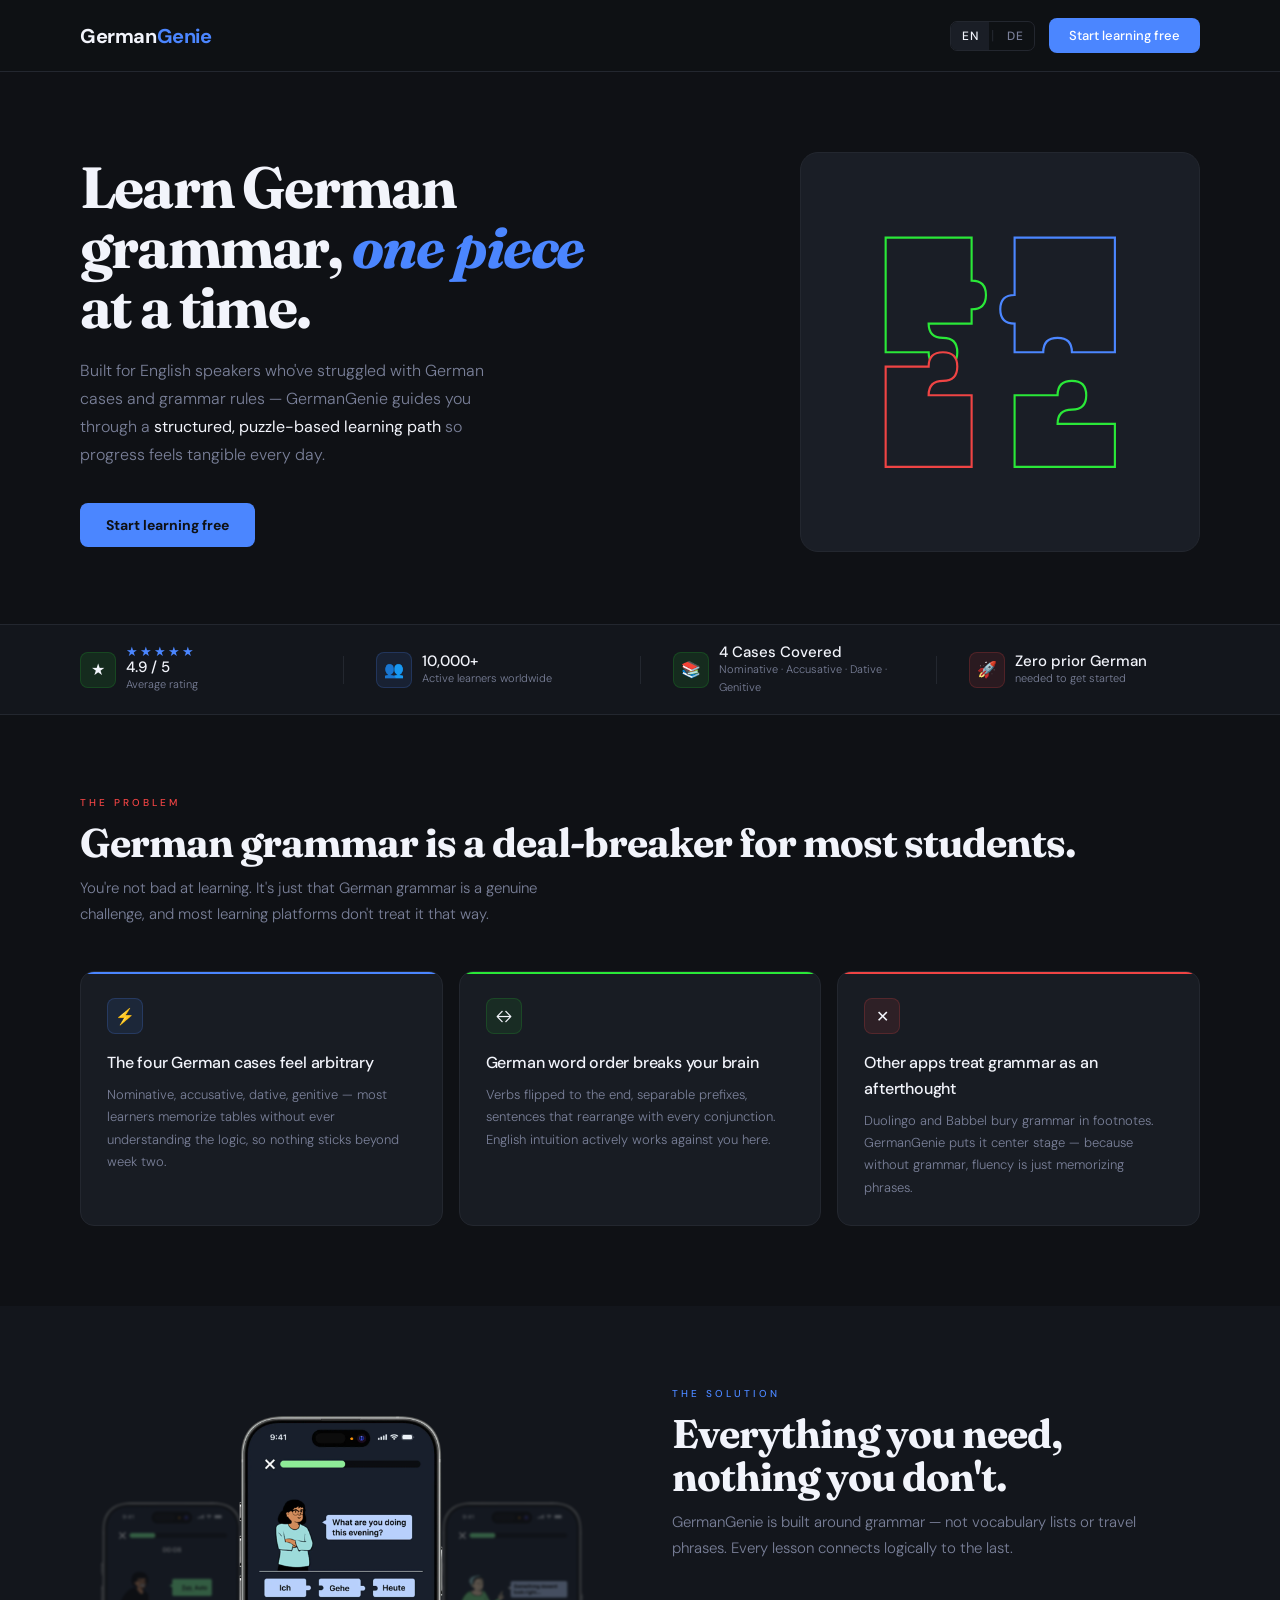
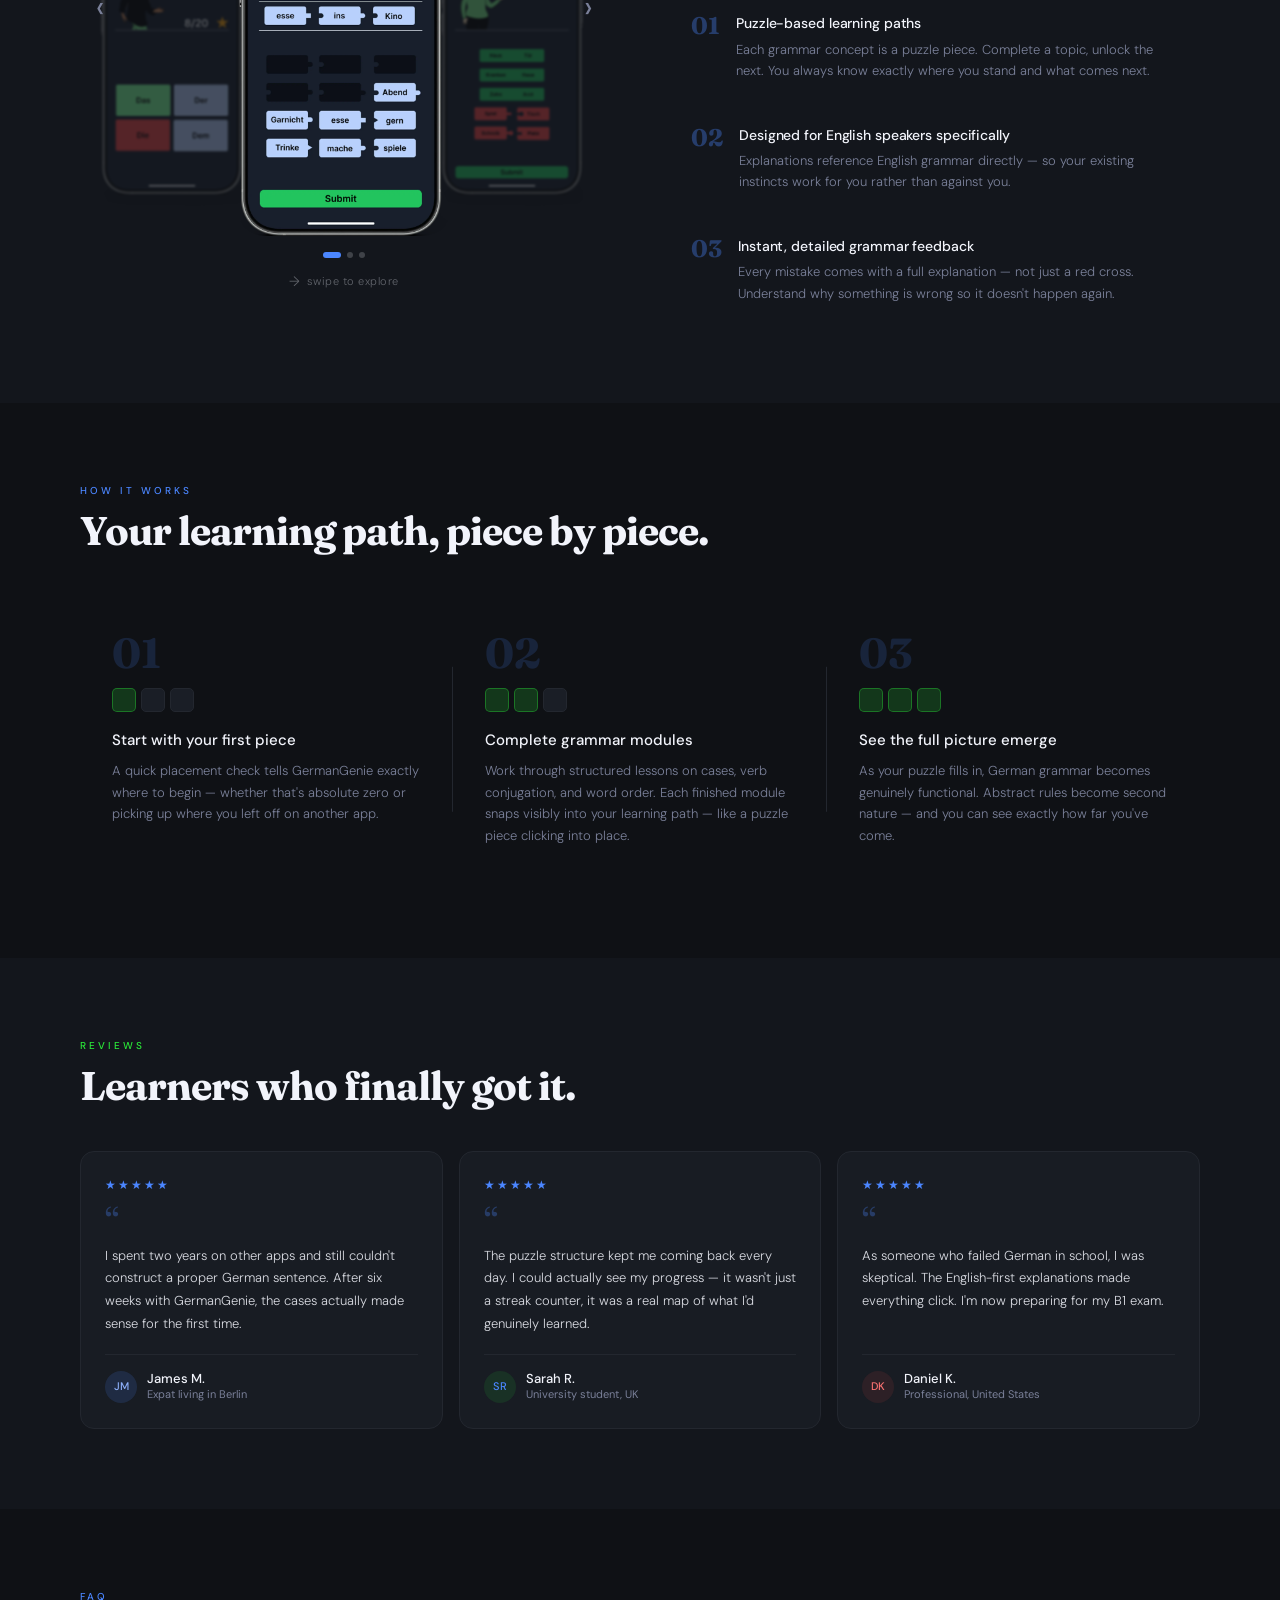
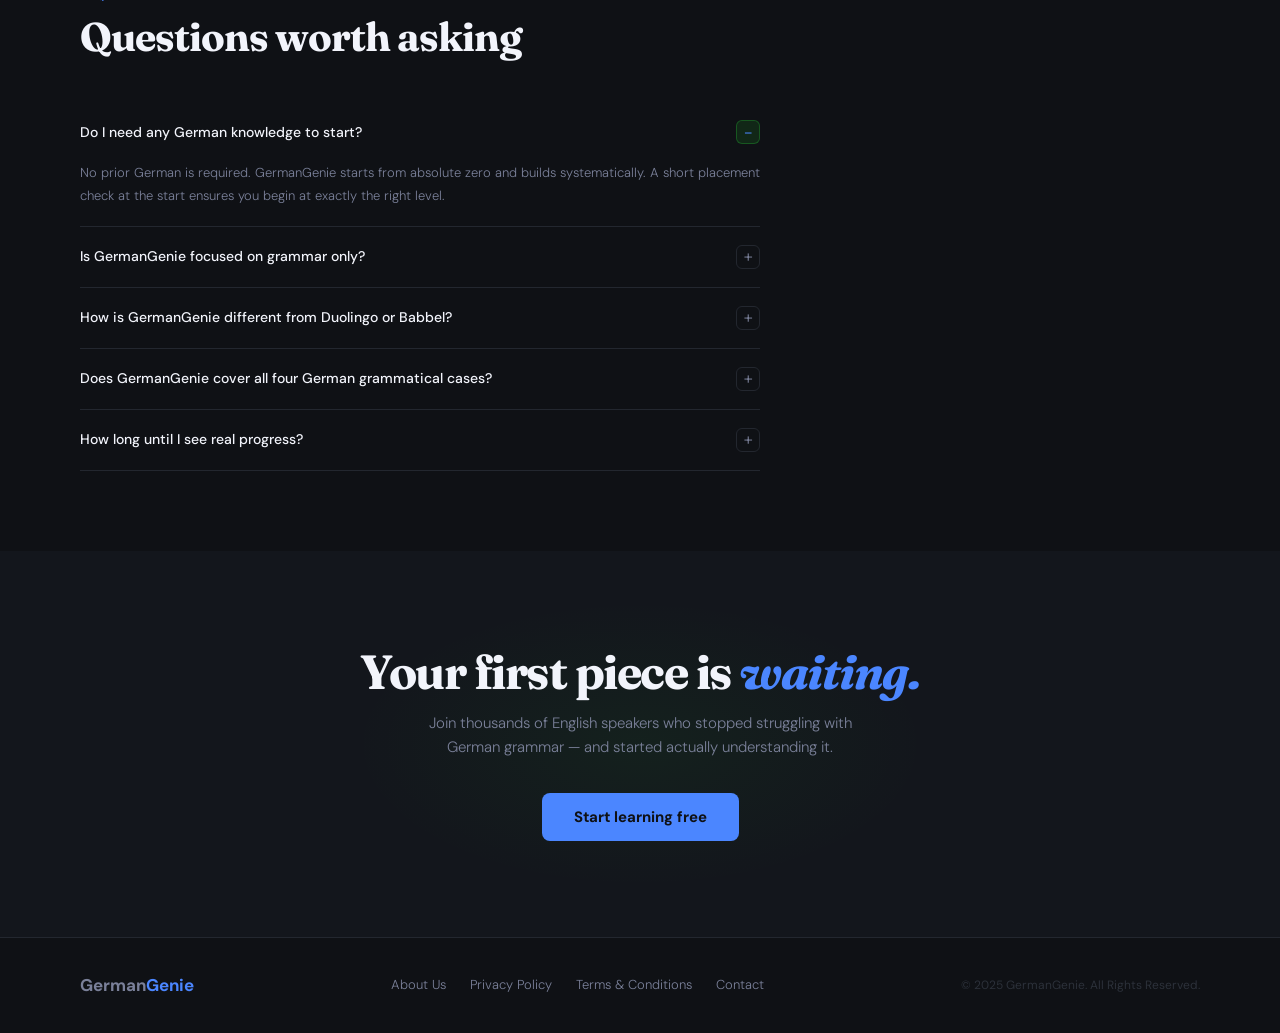
==== index.html @ 9b28f5ba "updated components.css" ====
<!DOCTYPE html>
<html lang="en">
<head>
  <meta charset="UTF-8" />
  <meta name="viewport" content="width=device-width, initial-scale=1.0" />
  <title>GermanGenie – Learn German Grammar</title>

  <link rel="preconnect" href="https://fonts.googleapis.com" />
  <link rel="preconnect" href="https://fonts.gstatic.com" crossorigin />
  <link href="https://fonts.googleapis.com/css2?family=Fraunces:ital,wght@0,700;1,700&family=DM+Sans:wght@300;400;500&display=swap" rel="stylesheet" />

  <link rel="stylesheet" href="css/reset.css" />
  <link rel="stylesheet" href="css/variables.css" />
  <link rel="stylesheet" href="css/layout.css" />
  <link rel="stylesheet" href="css/components.css" />
  <link rel="stylesheet" href="css/animations.css" />
</head>

<body>

  <header>
    <nav class="nav" aria-label="Main navigation">
      <a href="/" class="nav-logo" aria-label="GermanGenie home">German<span>Genie</span></a>
      <div class="nav-right">
        <div class="lang-toggle" role="group" aria-label="Language switcher">
          <button class="lang-btn active" aria-pressed="true"  onclick="setLang('EN', this)">EN</button>
          <span class="lang-sep" aria-hidden="true">|</span>
          <button class="lang-btn"        aria-pressed="false" onclick="setLang('DE', this)">DE</button>
        </div>
        <button class="btn-nav" onclick="ctaClick()" aria-label="Start learning German for free">
          Start learning free
        </button>
      </div>
    </nav>
  </header>

  <main>

    <section class="hero" aria-labelledby="hero-heading">
      <div class="hero-text">
        <h1 id="hero-heading">
          Learn German grammar, <em>one piece</em> at a time.
        </h1>
        <p class="hero-sub">
          Built for English speakers who've struggled with German cases and grammar rules —
          GermanGenie guides you through a <strong>structured, puzzle-based learning path</strong>
          so progress feels tangible every day.
        </p>
        <div class="cta-row">
          <button class="btn-primary" onclick="ctaClick()" aria-label="Start learning German for free">
            Start learning free
          </button>
        </div>
      </div>
      <div class="puzzle-zone" aria-hidden="true">
        <svg class="puzzle-svg" id="puzzle-svg" viewBox="0 0 200 200" xmlns="http://www.w3.org/2000/svg"
             role="img" aria-label="Four puzzle pieces assembling together">
          <g class="piece piece-1">
            <path d="M20,20 L80,20 L80,50 Q90,50 90,60 Q90,70 80,70 L80,80 L50,80 Q50,90 60,90 Q70,90 70,100 Q70,110 60,110 Q50,110 50,100 L20,100 Z"
                  fill="#1A1E26" stroke="#2AE838" stroke-width="1.5"/>
          </g>
          <g class="piece piece-2">
            <path d="M110,20 L180,20 L180,100 L150,100 Q150,90 140,90 Q130,90 130,100 L110,100 L110,80 Q100,80 100,70 Q100,60 110,60 Z"
                  fill="#1A1E26" stroke="#4B86FF" stroke-width="1.5"/>
          </g>
          <g class="piece piece-3">
            <path d="M20,110 L50,110 Q50,100 60,100 Q70,100 70,110 Q70,120 60,120 Q50,120 50,130 L80,130 L80,180 L20,180 Z"
                  fill="#1A1E26" stroke="#EF4444" stroke-width="1.5"/>
          </g>
          <g class="piece piece-4">
            <path d="M110,130 L140,130 Q140,120 150,120 Q160,120 160,130 Q160,140 150,140 Q140,140 140,150 L180,150 L180,180 L110,180 Z"
                  fill="#1A1E26" stroke="#2AE838" stroke-width="1.5"/>
          </g>
        </svg>
      </div>
    </section>

    <div class="proof-bar" role="region" aria-label="Social proof statistics">
      <div class="proof-item reveal">
        <div class="proof-icon green" aria-hidden="true">★</div>
        <div>
          <div class="proof-stars" aria-label="Five star rating">★★★★★</div>
          <div class="proof-value">4.9 / 5 </div>
          <div class="proof-label">Average rating</div>
        </div>
      </div>
      <div class="proof-divider" aria-hidden="true"></div>
      <div class="proof-item reveal reveal-delay-1">
        <div class="proof-icon blue" aria-hidden="true">👥</div>
        <div>
          <div class="proof-value">10,000+</div>
          <div class="proof-label">Active learners worldwide</div>
        </div>
      </div>
      <div class="proof-divider" aria-hidden="true"></div>
      <div class="proof-item reveal reveal-delay-2">
        <div class="proof-icon green" aria-hidden="true">📚</div>
        <div>
          <div class="proof-value">4 Cases Covered</div>
          <div class="proof-label">Nominative · Accusative · Dative · Genitive</div>
        </div>
      </div>
      <div class="proof-divider" aria-hidden="true"></div>
      <div class="proof-item reveal reveal-delay-3">
        <div class="proof-icon red" aria-hidden="true">🚀</div>
        <div>
          <div class="proof-value">Zero prior German</div>
          <div class="proof-label">needed to get started</div>
        </div>
      </div>
    </div>

    <section aria-labelledby="pain-heading">
      <div class="pain-header">
        <p class="section-tag tag-red">The Problem</p>
        <h2 class="section-h2" id="pain-heading">
          German grammar is a deal-breaker for most students.
        </h2>
        <p class="section-sub">You're not bad at learning. It's just that German grammar is a genuine challenge,
        and most learning platforms don't treat it that way.</p>
      </div>
      <div class="pain-grid">
        <article class="pain-card reveal">
          <div class="pain-icon" aria-hidden="true">⚡</div>
          <h3>The four German cases feel arbitrary</h3>
          <p>Nominative, accusative, dative, genitive — most learners memorize tables
          without ever understanding the logic, so nothing sticks beyond week two.</p>
        </article>
        <article class="pain-card reveal reveal-delay-1">
          <div class="pain-icon" aria-hidden="true">↔</div>
          <h3>German word order breaks your brain</h3>
          <p>Verbs flipped to the end, separable prefixes, sentences that rearrange
          with every conjunction. English intuition actively works against you here.</p>
        </article>
        <article class="pain-card reveal reveal-delay-2">
          <div class="pain-icon" aria-hidden="true">✕</div>
          <h3>Other apps treat grammar as an afterthought</h3>
          <p>Duolingo and Babbel bury grammar in footnotes. GermanGenie puts it center
          stage — because without grammar, fluency is just memorizing phrases.</p>
        </article>
      </div>
    </section>

    <section class="section-alt" aria-labelledby="features-heading">
      <div class="features-layout">

        <div class="app-carousel-wrapper">
          <div class="carousel-peek carousel-peek-prev" id="peekPrev">
            <img src="images/app-screen-puzzle.webp" alt="" aria-hidden="true" />
          </div>
          <div class="carousel-peek carousel-peek-next" id="peekNext">
            <img src="images/app-screen-feedback.webp" alt="" aria-hidden="true" />
          </div>
          <button class="carousel-btn prev" onclick="carouselMove(-1)" aria-label="Previous screen">&#8249;</button>
          <div style="display:flex;flex-direction:column;align-items:center;">
            <div class="app-carousel" id="appCarousel">
              <div class="carousel-track" id="carouselTrack">
                <div class="carousel-slide">
                  <img src="images/app-screen-exercise.webp"
                       alt="GermanGenie grammar exercise screen showing a sentence construction challenge" />
                </div>
                <div class="carousel-slide">
                  <img src="images/app-screen-feedback.webp"
                       alt="GermanGenie feedback screen showing a detailed grammar correction" />
                </div>
                <div class="carousel-slide">
                  <img src="images/app-screen-puzzle.webp"
                       alt="GermanGenie puzzle path screen showing the structured learning map" />
                </div>
              </div>
            </div>
            <div class="carousel-footer">
              <div class="carousel-dots" role="tablist" aria-label="App screen navigation">
                <button class="carousel-dot active" onclick="carouselGo(0)" aria-label="Screen 1" role="tab"></button>
                <button class="carousel-dot"        onclick="carouselGo(1)" aria-label="Screen 2" role="tab"></button>
                <button class="carousel-dot"        onclick="carouselGo(2)" aria-label="Screen 3" role="tab"></button>
              </div>
              <div class="swipe-hint" id="swipeHint">
                <span class="swipe-arrow">&#8594;</span>
                <span>swipe to explore</span>
              </div>
            </div>
          </div>
          <button class="carousel-btn next" onclick="carouselMove(1)" aria-label="Next screen">&#8250;</button>
        </div>

        <div>
          <p class="section-tag tag-blue">The Solution</p>
          <h2 class="section-h2" id="features-heading">Everything you need, nothing you don't.</h2>
          <p class="section-sub">GermanGenie is built around grammar — not vocabulary lists or travel phrases.
          Every lesson connects logically to the last.</p>
          <div class="features-list">
            <div class="feature-item reveal">
              <div class="feature-num" aria-hidden="true">01</div>
              <div>
                <h4>Puzzle-based learning paths</h4>
                <p>Each grammar concept is a puzzle piece. Complete a topic, unlock the next.
                You always know exactly where you stand and what comes next.</p>
              </div>
            </div>
            <div class="feature-item reveal reveal-delay-1">
              <div class="feature-num" aria-hidden="true">02</div>
              <div>
                <h4>Designed for English speakers specifically</h4>
                <p>Explanations reference English grammar directly — so your existing
                instincts work for you rather than against you.</p>
              </div>
            </div>
            <div class="feature-item reveal reveal-delay-2">
              <div class="feature-num" aria-hidden="true">03</div>
              <div>
                <h4>Instant, detailed grammar feedback</h4>
                <p>Every mistake comes with a full explanation — not just a red cross.
                Understand why something is wrong so it doesn't happen again.</p>
              </div>
            </div>
          </div>
        </div>

      </div>
    </section>

    <section aria-labelledby="how-heading">
      <p class="section-tag tag-blue">How It Works</p>
      <h2 class="section-h2" id="how-heading">Your learning path, piece by piece.</h2>
      <div class="steps">
        <div class="step reveal">
          <div class="step-num" aria-hidden="true">01</div>
          <div class="step-pieces" aria-label="1 of 3 pieces completed">
            <div class="sp on"></div><div class="sp"></div><div class="sp"></div>
          </div>
          <h3>Start with your first piece</h3>
          <p>A quick placement check tells GermanGenie exactly where to begin — whether
          that's absolute zero or picking up where you left off on another app.</p>
        </div>
        <div class="step reveal reveal-delay-1">
          <div class="step-num" aria-hidden="true">02</div>
          <div class="step-pieces" aria-label="2 of 3 pieces completed">
            <div class="sp on"></div><div class="sp on"></div><div class="sp"></div>
          </div>
          <h3>Complete grammar modules</h3>
          <p>Work through structured lessons on cases, verb conjugation, and word order.
          Each finished module snaps visibly into your learning path — like a puzzle
          piece clicking into place.</p>
        </div>
        <div class="step reveal reveal-delay-2">
          <div class="step-num" aria-hidden="true">03</div>
          <div class="step-pieces" aria-label="3 of 3 pieces completed">
            <div class="sp on"></div><div class="sp on"></div><div class="sp on"></div>
          </div>
          <h3>See the full picture emerge</h3>
          <p>As your puzzle fills in, German grammar becomes genuinely functional.
          Abstract rules become second nature — and you can see exactly how far you've come.</p>
        </div>
      </div>
    </section>

    <section class="section-alt" aria-labelledby="reviews-heading">
      <p class="section-tag tag-green">Reviews</p>
      <h2 class="section-h2" id="reviews-heading">Learners who finally got it.</h2>
      <div class="testi-grid">
        <article class="testi-card reveal">
          <div class="testi-stars" aria-label="Five star review">★★★★★</div>
          <div class="testi-openquote" aria-hidden="true">&ldquo;</div>
          <p class="testi-quote">I spent two years on other apps and still couldn't construct
          a proper German sentence. After six weeks with GermanGenie, the cases actually
          made sense for the first time.</p>
          <div class="testi-author">
            <div class="testi-avatar av-blue" aria-hidden="true">JM</div>
            <div>
              <div class="testi-name">James M.</div>
              <div class="testi-role">Expat living in Berlin</div>
            </div>
          </div>
        </article>
        <article class="testi-card reveal reveal-delay-1">
          <div class="testi-stars" aria-label="Five star review">★★★★★</div>
          <div class="testi-openquote" aria-hidden="true">&ldquo;</div>
          <p class="testi-quote">The puzzle structure kept me coming back every day. I could
          actually see my progress — it wasn't just a streak counter, it was a real map
          of what I'd genuinely learned.</p>
          <div class="testi-author">
            <div class="testi-avatar av-green" aria-hidden="true">SR</div>
            <div>
              <div class="testi-name">Sarah R.</div>
              <div class="testi-role">University student, UK</div>
            </div>
          </div>
        </article>
        <article class="testi-card reveal reveal-delay-2">
          <div class="testi-stars" aria-label="Five star review">★★★★★</div>
          <div class="testi-openquote" aria-hidden="true">&ldquo;</div>
          <p class="testi-quote">As someone who failed German in school, I was skeptical.
          The English-first explanations made everything click. I'm now preparing
          for my B1 exam.</p>
          <div class="testi-author">
            <div class="testi-avatar av-red" aria-hidden="true">DK</div>
            <div>
              <div class="testi-name">Daniel K.</div>
              <div class="testi-role">Professional, United States</div>
            </div>
          </div>
        </article>
      </div>
    </section>

    <section aria-labelledby="faq-heading">
      <p class="section-tag tag-blue">FAQ</p>
      <h2 class="section-h2" id="faq-heading">Questions worth asking</h2>
      <div class="faq-list">
        <div class="faq-item">
          <details open>
            <summary>
              Do I need any German knowledge to start?
              <div class="faq-toggle" aria-hidden="true">
                <span class="faq-plus">+</span>
                <span class="faq-minus">−</span>
              </div>
            </summary>
            <p class="faq-answer">No prior German is required. GermanGenie starts from absolute
            zero and builds systematically. A short placement check at the start ensures you
            begin at exactly the right level.</p>
          </details>
        </div>
        <div class="faq-item">
          <details>
            <summary>
              Is GermanGenie focused on grammar only?
              <div class="faq-toggle" aria-hidden="true">
                <span class="faq-plus">+</span>
                <span class="faq-minus">−</span>
              </div>
            </summary>
            <p class="faq-answer">Grammar is the foundation, but GermanGenie also covers
            vocabulary, reading comprehension, and sentence construction — all taught through
            the lens of grammar so everything connects logically.</p>
          </details>
        </div>
        <div class="faq-item">
          <details>
            <summary>
              How is GermanGenie different from Duolingo or Babbel?
              <div class="faq-toggle" aria-hidden="true">
                <span class="faq-plus">+</span>
                <span class="faq-minus">−</span>
              </div>
            </summary>
            <p class="faq-answer">Most apps prioritize vocabulary and conversational phrases.
            GermanGenie puts grammar center stage, with English-specific explanations that help
            you understand the structure of the language — not just memorize it.</p>
          </details>
        </div>
        <div class="faq-item">
          <details>
            <summary>
              Does GermanGenie cover all four German grammatical cases?
              <div class="faq-toggle" aria-hidden="true">
                <span class="faq-plus">+</span>
                <span class="faq-minus">−</span>
              </div>
            </summary>
            <p class="faq-answer">Yes. GermanGenie covers all four German grammatical cases —
            nominative, accusative, dative, and genitive — with dedicated modules for each,
            plus lessons on how they interact in full sentences.</p>
          </details>
        </div>
        <div class="faq-item">
          <details>
            <summary>
              How long until I see real progress?
              <div class="faq-toggle" aria-hidden="true">
                <span class="faq-plus">+</span>
                <span class="faq-minus">−</span>
              </div>
            </summary>
            <p class="faq-answer">Most learners report noticeably improved grammar confidence
            within 3–4 weeks of consistent use (15–20 minutes per day). The puzzle-based
            structure makes progress visible from day one.</p>
          </details>
        </div>
      </div>
    </section>

    <section class="cta-section" id="cta-section" aria-labelledby="cta-heading">
      <div class="cta-glow" aria-hidden="true"></div>
      <h2 class="reveal" id="cta-heading">Your first piece is <em>waiting.</em></h2>
      <p class="reveal reveal-delay-1">
        Join thousands of English speakers who stopped struggling with German grammar
        — and started actually understanding it.
      </p>
      <button class="btn-primary reveal reveal-delay-2" onclick="ctaClick()"
              aria-label="Start learning German for free">
        Start learning free
      </button>
    </section>

  </main>

  <footer>
    <a href="/" class="footer-logo" aria-label="GermanGenie home">German<span>Genie</span></a>
    <nav class="footer-links" aria-label="Footer navigation">
      <a href="/about">About Us</a>
      <a href="/privacy">Privacy Policy</a>
      <a href="/terms">Terms &amp; Conditions</a>
      <a href="/contact">Contact</a>
    </nav>
    <p class="footer-copy">© 2025 GermanGenie. All Rights Reserved.</p>
  </footer>

  <script src="main.js"></script>

</body>
</html>
---- css/variables.css ----
:root {
  
  --bg:       #0F1115;
  --bg2:      #13161C;
  --bg3:      #1A1E26;
  --bg4:      #1E222B;
  --accent:   #4B86FF;
  --accent-d: #3a70e0;
  --blue:     #4B86FF;
  --blue-l:   #8DB0FB;
  --red:      #EF4444;
  --text:     #F2F4FB;
  --muted:    #7A8099;
  --border:   #23272F;
  --card:     #181C23;


  --font-display: 'Fraunces', serif;
  --font-body:    'DM Sans', sans-serif;

  --space-xs:  8px;
  --space-sm:  16px;
  --space-md:  32px;
  --space-lg:  48px;
  --space-xl:  80px;

 
  --radius:    14px;
  --radius-sm: 8px;
  --radius-lg: 18px;
}
---- css/layout.css ----
body {
  background: var(--bg);
  color: var(--text);
  font-family: var(--font-body);
  font-size: 15px;
  line-height: 1.6;
}


.nav {
  display: flex;
  align-items: center;
  justify-content: space-between;
  padding: 18px var(--space-xl);
  border-bottom: 1px solid var(--border);
  position: sticky;
  top: 0;
  background: rgba(15, 17, 21, 0.94);
  backdrop-filter: blur(12px);
  -webkit-backdrop-filter: blur(12px);
  z-index: 100;
}

.nav-right {
  display: flex;
  align-items: center;
  gap: 14px;
}


section {
  padding: var(--space-xl);
}

.section-alt {
  background: var(--bg2);
}


.hero {
  display: grid;
  grid-template-columns: 1fr 1fr;
  gap: 48px;
  align-items: center;
  padding: var(--space-xl);
  padding-bottom: 72px;
  min-height: 520px;
}


.proof-bar {
  border-top: 1px solid var(--border);
  border-bottom: 1px solid var(--border);
  background: var(--bg2);
  padding: 18px var(--space-xl);
  display: flex;
  align-items: center;
}

.proof-item {
  display: flex;
  align-items: center;
  gap: 10px;
  flex: 1;
  padding: 0 var(--space-md);
}

.proof-item:first-child { padding-left: 0; }
.proof-item:last-child  { padding-right: 0; }

.proof-divider {
  width: 1px;
  height: 28px;
  background: var(--border);
  flex-shrink: 0;
}


.pain-header {
  margin-bottom: 44px;
}

.pain-grid {
  display: grid;
  grid-template-columns: repeat(3, 1fr);
  gap: 16px;
}


.features-layout {
  display: grid;
  grid-template-columns: 1fr 1fr;
  gap: 64px;
  align-items: center;
}

.features-list {
  display: flex;
  flex-direction: column;
  gap: 4px;
  margin-top: var(--space-md);
}


.steps {
  display: grid;
  grid-template-columns: repeat(3, 1fr);
  margin-top: var(--space-lg);
}

.step {
  padding: var(--space-md);
  position: relative;
}

.step:not(:last-child)::after {
  content: '';
  position: absolute;
  right: 0;
  top: 50%;
  transform: translateY(-50%);
  width: 1px;
  height: 52%;
  background: var(--border);
}

.testi-grid {
  display: grid;
  grid-template-columns: repeat(3, 1fr);
  gap: 16px;
  margin-top: 44px;
}


.faq-list {
  max-width: 680px;
  margin-top: 44px;
}


.cta-section {
  text-align: center;
  padding: 96px var(--space-xl);
  background: var(--bg2);
  position: relative;
  overflow: hidden;
}

footer {
  padding: 34px var(--space-xl);
  border-top: 1px solid var(--border);
  display: flex;
  align-items: center;
  justify-content: space-between;
  flex-wrap: wrap;
  gap: var(--space-sm);
}

.footer-links {
  display: flex;
  gap: 24px;
  flex-wrap: wrap;
}


@media (max-width: 1024px) {

  .nav {
    padding: 16px 40px;
  }

  section {
    padding: 60px 40px;
  }

  .hero {
    padding: 60px 40px;
    gap: 32px;
    min-height: auto;
  }

  .hero h1 {
    font-size: 44px;
  }

  .proof-bar {
    padding: 16px 40px;
    flex-wrap: wrap;
    gap: 16px;
  }

  .proof-item {
    padding: 0 16px;
  }

  .pain-grid {
    grid-template-columns: repeat(3, 1fr);
    gap: 12px;
  }

  .features-layout {
    gap: 40px;
  }

  .steps {
    gap: 0;
  }

  .testi-grid {
    grid-template-columns: repeat(3, 1fr);
    gap: 12px;
  }

  .cta-section {
    padding: 72px 40px;
  }

  footer {
    padding: 28px 40px;
  }
}


@media (max-width: 767px) {

  .nav {
    padding: 14px 20px;
    flex-wrap: wrap;
    gap: 12px;
  }

  .nav-right {
    gap: 10px;
  }

  .btn-nav {
    font-size: 12px;
    padding: 8px 14px;
  }

  section {
    padding: 48px 20px;
  }


  .hero {
    grid-template-columns: 1fr;
    padding: 48px 20px;
    gap: 36px;
    min-height: auto;
  }

  .hero h1 {
    font-size: 36px;
    letter-spacing: -1px;
  }

  .hero-sub {
    font-size: 15px;
  }

  .puzzle-zone {
    max-width: 280px;
    margin: 0 auto;
  }

  .btn-primary {
    width: 100%;
    text-align: center;
  }


  .proof-bar {
    padding: 20px;
    display: grid;
    grid-template-columns: 1fr 1fr;
    gap: 20px;
  }

  .proof-divider {
    display: none;
  }

  .proof-item {
    padding: 0;
    flex: unset;
  }


  .pain-grid {
    grid-template-columns: 1fr;
    gap: 12px;
  }


  .features-layout {
    grid-template-columns: 1fr;
    gap: 32px;
  }

  .features-img {
    aspect-ratio: 16/9;
  }

  .steps {
    grid-template-columns: 1fr;
    margin-top: 32px;
  }

  .step {
    padding: 24px 0;
    border-bottom: 1px solid var(--border);
  }

  .step:last-child {
    border-bottom: none;
  }

  .step:not(:last-child)::after {
    display: none;
  }


  .testi-grid {
    grid-template-columns: 1fr;
    gap: 12px;
  }

 
  .faq-list {
    max-width: 100%;
  }


  .cta-section {
    padding: 60px 20px;
  }

  .cta-section h2 {
    font-size: 34px;
  }

  footer {
    padding: 28px 20px;
    flex-direction: column;
    align-items: flex-start;
    gap: 16px;
  }

  .footer-links {
    gap: 16px;
  }
}
---- css/components.css ----
.section-tag {
  font-size: 10px;
  letter-spacing: 3px;
  text-transform: uppercase;
  font-weight: 500;
  margin-bottom: 10px;
}

.tag-red   { color: var(--red); }
.tag-blue  { color: var(--blue); }
.tag-green { color: var(--accent); }

.section-h2 {
  font-family: var(--font-display);
  font-size: 40px;
  font-weight: 700;
  letter-spacing: -1px;
  line-height: 1.08;
  margin-bottom: 12px;
  color: var(--text);
}

.section-sub {
  color: var(--muted);
  font-size: 15px;
  font-weight: 300;
  max-width: 520px;
  line-height: 1.7;
}

.btn-primary {
  background: var(--accent);
  color: #0F1115;
  border: none;
  padding: 13px 26px;
  border-radius: var(--radius-sm);
  font-family: var(--font-body);
  font-size: 14px;
  font-weight: 700;
  transition: background 0.2s, transform 0.2s;
  white-space: nowrap;
}

.btn-primary:hover {
  background: var(--accent-d);
  transform: translateY(-1px);
}

.btn-nav {
  background: var(--blue);
  color: #fff;
  border: none;
  padding: 9px 20px;
  border-radius: var(--radius-sm);
  font-family: var(--font-body);
  font-size: 13px;
  font-weight: 500;
  transition: background 0.2s, transform 0.2s;
  white-space: nowrap;
}

.btn-nav:hover {
  background: #3a70e0;
  transform: translateY(-1px);
}

.lang-toggle {
  display: flex;
  align-items: center;
  gap: 2px;
  border: 1px solid var(--border);
  border-radius: 7px;
  overflow: hidden;
}

.lang-btn {
  padding: 6px 11px;
  color: var(--muted);
  background: transparent;
  border: none;
  font-family: var(--font-body);
  font-size: 12px;
  font-weight: 500;
  letter-spacing: 0.5px;
  transition: background 0.15s, color 0.15s;
}

.lang-btn.active {
  background: var(--bg3);
  color: var(--text);
}

.lang-sep {
  color: var(--border);
  font-size: 14px;
}

.nav-logo {
  font-family: var(--font-body);
  font-size: 20px;
  font-weight: 700;
  color: var(--text);
  letter-spacing: -0.4px;
  text-decoration: none;
}

.nav-logo span { color: var(--accent); }

.hero h1 {
  font-family: var(--font-display);
  font-size: 58px;
  font-weight: 700;
  line-height: 1.04;
  letter-spacing: -1.8px;
  margin-bottom: 20px;
  color: var(--text);
}

.hero h1 em {
  font-style: italic;
  color: var(--blue);
}

.hero-sub {
  color: var(--muted);
  font-size: 16px;
  line-height: 1.75;
  max-width: 430px;
  margin-bottom: 34px;
  font-weight: 300;
}

.hero-sub strong {
  color: var(--text);
  font-weight: 400;
}

.cta-row {
  display: flex;
  align-items: center;
  gap: 16px;
}

.puzzle-zone {
  background: var(--bg3);
  border-radius: var(--radius-lg);
  aspect-ratio: 1;
  max-width: 400px;
  width: 100%;
  border: 1px solid var(--border);
  display: flex;
  align-items: center;
  justify-content: center;
  position: relative;
  overflow: hidden;
  margin-left: auto;
}

.puzzle-svg {
  width: 72%;
  height: 72%;
}

.proof-icon {
  width: 36px;
  height: 36px;
  border-radius: var(--radius-sm);
  display: flex;
  align-items: center;
  justify-content: center;
  font-size: 16px;
  flex-shrink: 0;
}

.proof-icon.green { background: rgba(42,232,56,0.1);  border: 1px solid rgba(42,232,56,0.15); }
.proof-icon.blue  { background: rgba(75,134,255,0.1); border: 1px solid rgba(75,134,255,0.2); }
.proof-icon.red   { background: rgba(239,68,68,0.1);  border: 1px solid rgba(239,68,68,0.2);  }

.proof-stars {
  color: var(--accent);
  font-size: 13px;
  letter-spacing: 2px;
  line-height: 1;
}

.proof-value {
  font-size: 15px;
  font-weight: 500;
  color: var(--text);
  line-height: 1.2;
}

.proof-label {
  font-size: 11px;
  color: var(--muted);
  font-weight: 300;
}

.pain-card {
  background: var(--card);
  border: 1px solid var(--border);
  border-radius: var(--radius);
  padding: 26px;
  position: relative;
  overflow: hidden;
  transition: border-color 0.25s, transform 0.2s;
}

.pain-card::before {
  content: '';
  position: absolute;
  top: 0; left: 0; right: 0;
  height: 2px;
}

.pain-card:nth-child(1)::before { background: var(--blue); }
.pain-card:nth-child(2)::before { background: #2AE838; }
.pain-card:nth-child(3)::before { background: var(--red); }

.pain-card:hover {
  border-color: #303540;
  transform: translateY(-2px);
}

.pain-icon {
  width: 36px;
  height: 36px;
  border-radius: var(--radius-sm);
  display: flex;
  align-items: center;
  justify-content: center;
  font-size: 16px;
  margin-bottom: 16px;
}

.pain-card:nth-child(1) .pain-icon { background: rgba(75,134,255,0.1); border: 1px solid rgba(75,134,255,0.2); }
.pain-card:nth-child(2) .pain-icon { background: rgba(42,232,56,0.08); border: 1px solid rgba(42,232,56,0.15); }
.pain-card:nth-child(3) .pain-icon { background: rgba(239,68,68,0.1);  border: 1px solid rgba(239,68,68,0.2);  }

.pain-card h3 {
  font-size: 16px;
  font-weight: 500;
  margin-bottom: 8px;
  letter-spacing: -0.2px;
}

.pain-card p {
  color: var(--muted);
  font-size: 13px;
  line-height: 1.72;
  font-weight: 300;
}

.app-carousel-wrapper {
  position: relative;
  display: flex;
  align-items: center;
  justify-content: center;
  width: 100%;
}

.app-carousel {
  position: relative;
  width: 220px;
  flex-shrink: 0;
  border-radius: 32px;
  overflow: hidden;
  z-index: 2;
}

.carousel-track {
  display: flex;
  transition: transform 0.4s cubic-bezier(0.25, 0.46, 0.45, 0.94);
}

.carousel-slide {
  min-width: 100%;
  flex-shrink: 0;
}

.carousel-slide img {
  width: 100%;
  height: auto;
  display: block;
  max-height: 420px;
  object-fit: cover;
  object-position: top;
}

.carousel-side {
  display: none;
}

.carousel-btn {
  position: absolute;
  top: 40%;
  transform: translateY(-50%);
  background: transparent;
  border: none;
  color: var(--muted);
  width: 40px;
  height: 40px;
  display: flex;
  align-items: center;
  justify-content: center;
  cursor: pointer;
  font-size: 32px;
  transition: color 0.2s, transform 0.2s;
  z-index: 10;
}

.carousel-btn:hover {
  color: var(--accent);
  transform: translateY(-50%) scale(1.15);
}

.carousel-btn.prev { left: 0; }
.carousel-btn.next { right: 0; }

.carousel-peek {
  position: absolute;
  top: 50%;
  width: 180px;
  border-radius: 24px;
  overflow: hidden;
  z-index: 1;
  pointer-events: none;
}

.carousel-peek img {
  width: 100%;
  height: auto;
  max-height: 360px;
  object-fit: cover;
  object-position: top;
  display: block;
}

.carousel-peek-prev {
  right: calc(50% + 80px);
  transform: translateY(-50%) scale(0.85);
  opacity: 0.3;
  filter: blur(1.5px);
}

.carousel-peek-next {
  left: calc(50% + 80px);
  transform: translateY(-50%) scale(0.85);
  opacity: 0.3;
  filter: blur(1.5px);
}

.carousel-footer {
  display: flex;
  flex-direction: column;
  align-items: center;
  gap: 12px;
  margin-top: 16px;
}

.carousel-dots {
  display: flex;
  gap: 6px;
}

.carousel-dot {
  width: 6px;
  height: 6px;
  border-radius: 50%;
  background: rgba(242, 244, 251, 0.2);
  border: none;
  cursor: pointer;
  padding: 0;
  transition: all 0.25s;
}

.carousel-dot.active {
  background: var(--accent);
  width: 18px;
  border-radius: 3px;
}

.swipe-hint {
  display: flex;
  align-items: center;
  gap: 6px;
  color: rgba(242, 244, 251, 0.35);
  font-size: 11px;
  font-weight: 300;
  letter-spacing: 0.5px;
  pointer-events: none;
  transition: opacity 0.4s;
}

.swipe-hint.hidden {
  opacity: 0;
}

.swipe-arrow {
  font-size: 14px;
  animation: swipeAnim 1.4s ease-in-out infinite;
}

@keyframes swipeAnim {
  0%, 100% { transform: translateX(0);    opacity: 0.4; }
  50%       { transform: translateX(5px); opacity: 1;   }
}

@media (max-width: 767px) {
  .app-carousel-wrapper {
    display: none;
  }
}

.feature-item {
  display: flex;
  gap: 16px;
  padding: 18px;
  border-radius: 11px;
  border: 1px solid transparent;
  transition: background 0.2s, border-color 0.2s;
}

.feature-item:hover {
  background: var(--bg4);
  border-color: var(--border);
}

.feature-num {
  font-family: var(--font-display);
  font-size: 24px;
  font-weight: 700;
  color: var(--accent);
  opacity: 0.35;
  min-width: 26px;
  line-height: 1.2;
  flex-shrink: 0;
}

.feature-item h4 {
  font-size: 14px;
  font-weight: 500;
  margin-bottom: 4px;
  letter-spacing: -0.1px;
}

.feature-item p {
  color: var(--muted);
  font-size: 13px;
  font-weight: 300;
  line-height: 1.65;
}

.step-num {
  font-family: var(--font-display);
  font-size: 42px;
  font-weight: 700;
  color: var(--blue);
  opacity: 0.16;
  line-height: 1;
  margin-bottom: 14px;
}

.step-pieces {
  display: flex;
  gap: 5px;
  margin-bottom: 16px;
}

.sp {
  width: 24px;
  height: 24px;
  border-radius: 5px;
  border: 1px solid var(--border);
  background: var(--bg3);
  transition: all 0.3s;
}

.sp.on {
  background: rgba(42, 232, 56, 0.18);
  border-color: rgba(42, 232, 56, 0.35);
}

.testi-stars {
  color: #2AE838;
  font-size: 12px;
  letter-spacing: 2px;
  margin-bottom: 14px;
}

.tag-green { color: #2AE838; }

.step h3 {
  font-size: 15px;
  font-weight: 500;
  margin-bottom: 8px;
}

.step p {
  color: var(--muted);
  font-size: 13px;
  font-weight: 300;
  line-height: 1.65;
}

.testi-card {
  background: var(--card);
  border: 1px solid var(--border);
  border-radius: var(--radius);
  padding: 24px;
  display: flex;
  flex-direction: column;
  transition: border-color 0.2s, transform 0.2s;
}

.testi-card:hover {
  border-color: #303540;
  transform: translateY(-2px);
}

.testi-stars {
  color: var(--accent);
  font-size: 12px;
  letter-spacing: 2px;
  margin-bottom: 14px;
}

.testi-openquote {
  font-family: var(--font-display);
  font-size: 36px;
  color: var(--blue);
  opacity: 0.3;
  line-height: 0.7;
  margin-bottom: 10px;
}

.testi-quote {
  color: var(--text);
  font-size: 13px;
  line-height: 1.75;
  font-weight: 300;
  flex: 1;
  margin-bottom: 18px;
  opacity: 0.88;
}

.testi-author {
  display: flex;
  align-items: center;
  gap: 10px;
  padding-top: 16px;
  border-top: 1px solid var(--border);
}

.testi-avatar {
  width: 32px;
  height: 32px;
  border-radius: 50%;
  display: flex;
  align-items: center;
  justify-content: center;
  font-size: 11px;
  font-weight: 500;
  flex-shrink: 0;
}

.av-blue  { background: rgba(75,134,255,0.15); color: var(--blue-l); }
.av-green { background: rgba(42,232,56,0.1);   color: var(--accent); }
.av-red   { background: rgba(239,68,68,0.1);   color: #f87171; }

.testi-name { font-size: 13px; font-weight: 500; line-height: 1.2; }
.testi-role { font-size: 11px; color: var(--muted); }

.faq-item {
  border-bottom: 1px solid var(--border);
}

.faq-item details {
  padding: 0;
}

.faq-item summary {
  display: flex;
  justify-content: space-between;
  align-items: center;
  padding: 18px 0;
  cursor: pointer;
  font-size: 14px;
  font-weight: 500;
  list-style: none;
  gap: 16px;
  transition: color 0.15s;
}

.faq-item summary::-webkit-details-marker {
  display: none;
}

.faq-item summary:hover {
  color: var(--blue-l);
}

.faq-toggle {
  width: 24px;
  height: 24px;
  border-radius: 6px;
  border: 1px solid var(--border);
  display: flex;
  align-items: center;
  justify-content: center;
  color: var(--muted);
  font-size: 17px;
  font-weight: 300;
  flex-shrink: 0;
  transition: background 0.2s, border-color 0.2s, color 0.2s;
  line-height: 1;
}

.faq-item details[open] summary .faq-toggle {
  background: rgba(42, 232, 56, 0.1);
  border-color: rgba(42, 232, 56, 0.25);
  color: var(--accent);
}

.faq-plus  { display: flex; align-items: center; justify-content: center; width: 100%; height: 100%; }
.faq-minus { display: none; align-items: center; justify-content: center; width: 100%; height: 100%; }

.faq-item details[open] .faq-plus  { display: none; }
.faq-item details[open] .faq-minus { display: flex; }

.faq-answer {
  color: var(--muted);
  font-size: 13px;
  font-weight: 300;
  line-height: 1.75;
  padding-bottom: 18px;
}

.cta-glow {
  position: absolute;
  top: 50%; left: 50%;
  transform: translate(-50%, -50%);
  width: 600px;
  height: 300px;
  background: radial-gradient(ellipse, rgba(42,232,56,0.05) 0%, transparent 68%);
  pointer-events: none;
}

.cta-section h2 {
  font-family: var(--font-display);
  font-size: 48px;
  font-weight: 700;
  letter-spacing: -1.5px;
  margin-bottom: 14px;
  line-height: 1.05;
  position: relative;
}

.cta-section h2 em {
  font-style: italic;
  color: var(--accent);
}

.cta-section p {
  color: var(--muted);
  font-size: 15px;
  font-weight: 300;
  margin-bottom: 34px;
  max-width: 440px;
  margin-left: auto;
  margin-right: auto;
  position: relative;
}

.cta-section .btn-primary {
  position: relative;
  font-size: 15px;
  padding: 14px 32px;
}

.footer-logo {
  font-family: var(--font-body);
  font-size: 17px;
  font-weight: 700;
  color: var(--muted);
  text-decoration: none;
}

.footer-logo span { color: var(--accent); }

.footer-links a {
  color: var(--muted);
  text-decoration: none;
  font-size: 13px;
  font-weight: 300;
  transition: color 0.2s;
}

.footer-links a:hover { color: var(--text); }

.footer-copy {
  color: #2c313a;
  font-size: 12px;
}
---- css/animations.css ----
.reveal {
  opacity: 0;
  transform: translateY(22px);
  transition: opacity 0.55s ease, transform 0.55s ease;
}

.reveal.revealed {
  opacity: 1;
  transform: translateY(0);
}


.reveal-delay-1 { transition-delay: 0.1s; }
.reveal-delay-2 { transition-delay: 0.2s; }
.reveal-delay-3 { transition-delay: 0.3s; }


.piece {
  transition: transform 0.7s cubic-bezier(0.34, 1.56, 0.64, 1),
              opacity   0.5s ease;
  opacity: 0;
}


.piece-1 { transform: translate(-80px, -80px) rotate(-15deg); }
.piece-2 { transform: translate( 80px, -60px) rotate( 12deg); }
.piece-3 { transform: translate(-60px,  80px) rotate( 10deg); }
.piece-4 { transform: translate( 80px,  80px) rotate( -8deg); }


.assembled .piece   { opacity: 1; transform: translate(0, 0) rotate(0deg); }
.assembled .piece-1 { transition-delay: 0.05s; }
.assembled .piece-2 { transition-delay: 0.18s; }
.assembled .piece-3 { transition-delay: 0.32s; }
.assembled .piece-4 { transition-delay: 0.45s; }


@media (prefers-reduced-motion: reduce) {
  .reveal,
  .piece {
    opacity: 1;
    transform: none;
    transition: none;
  }
}
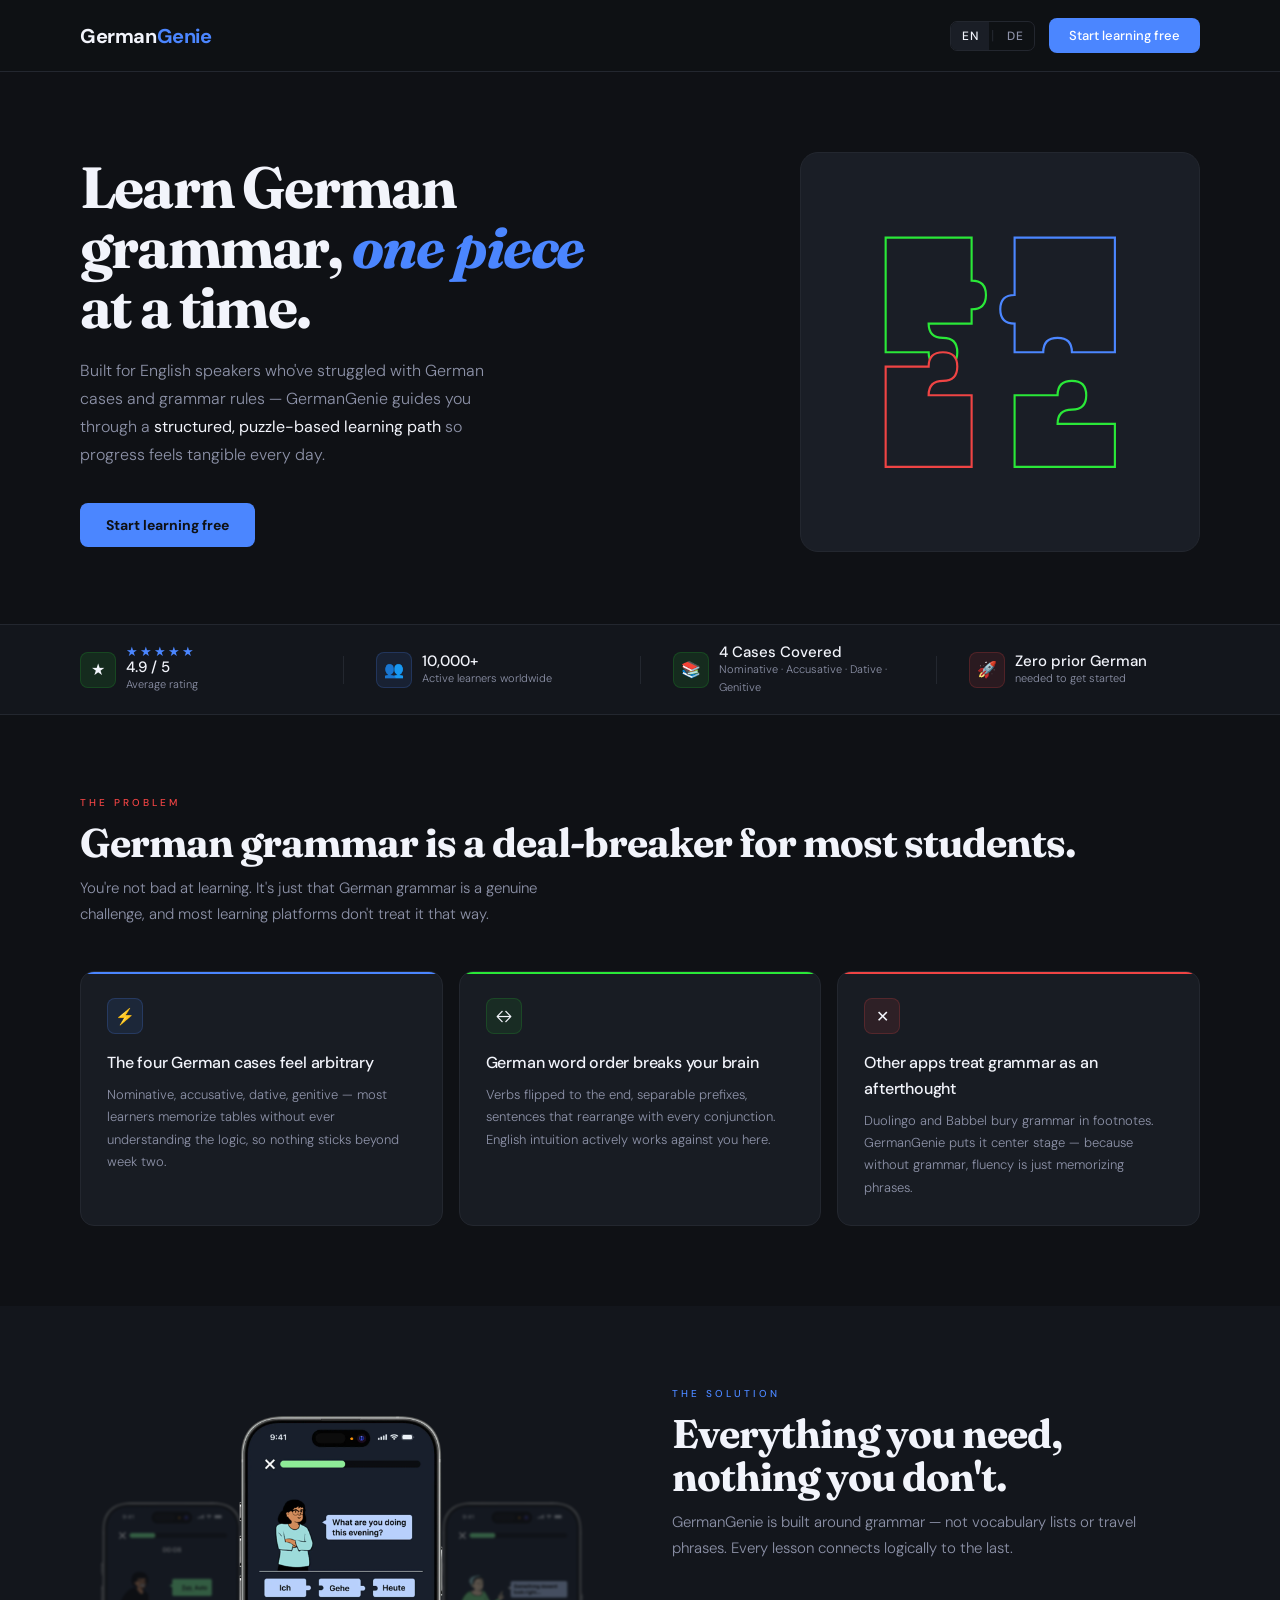
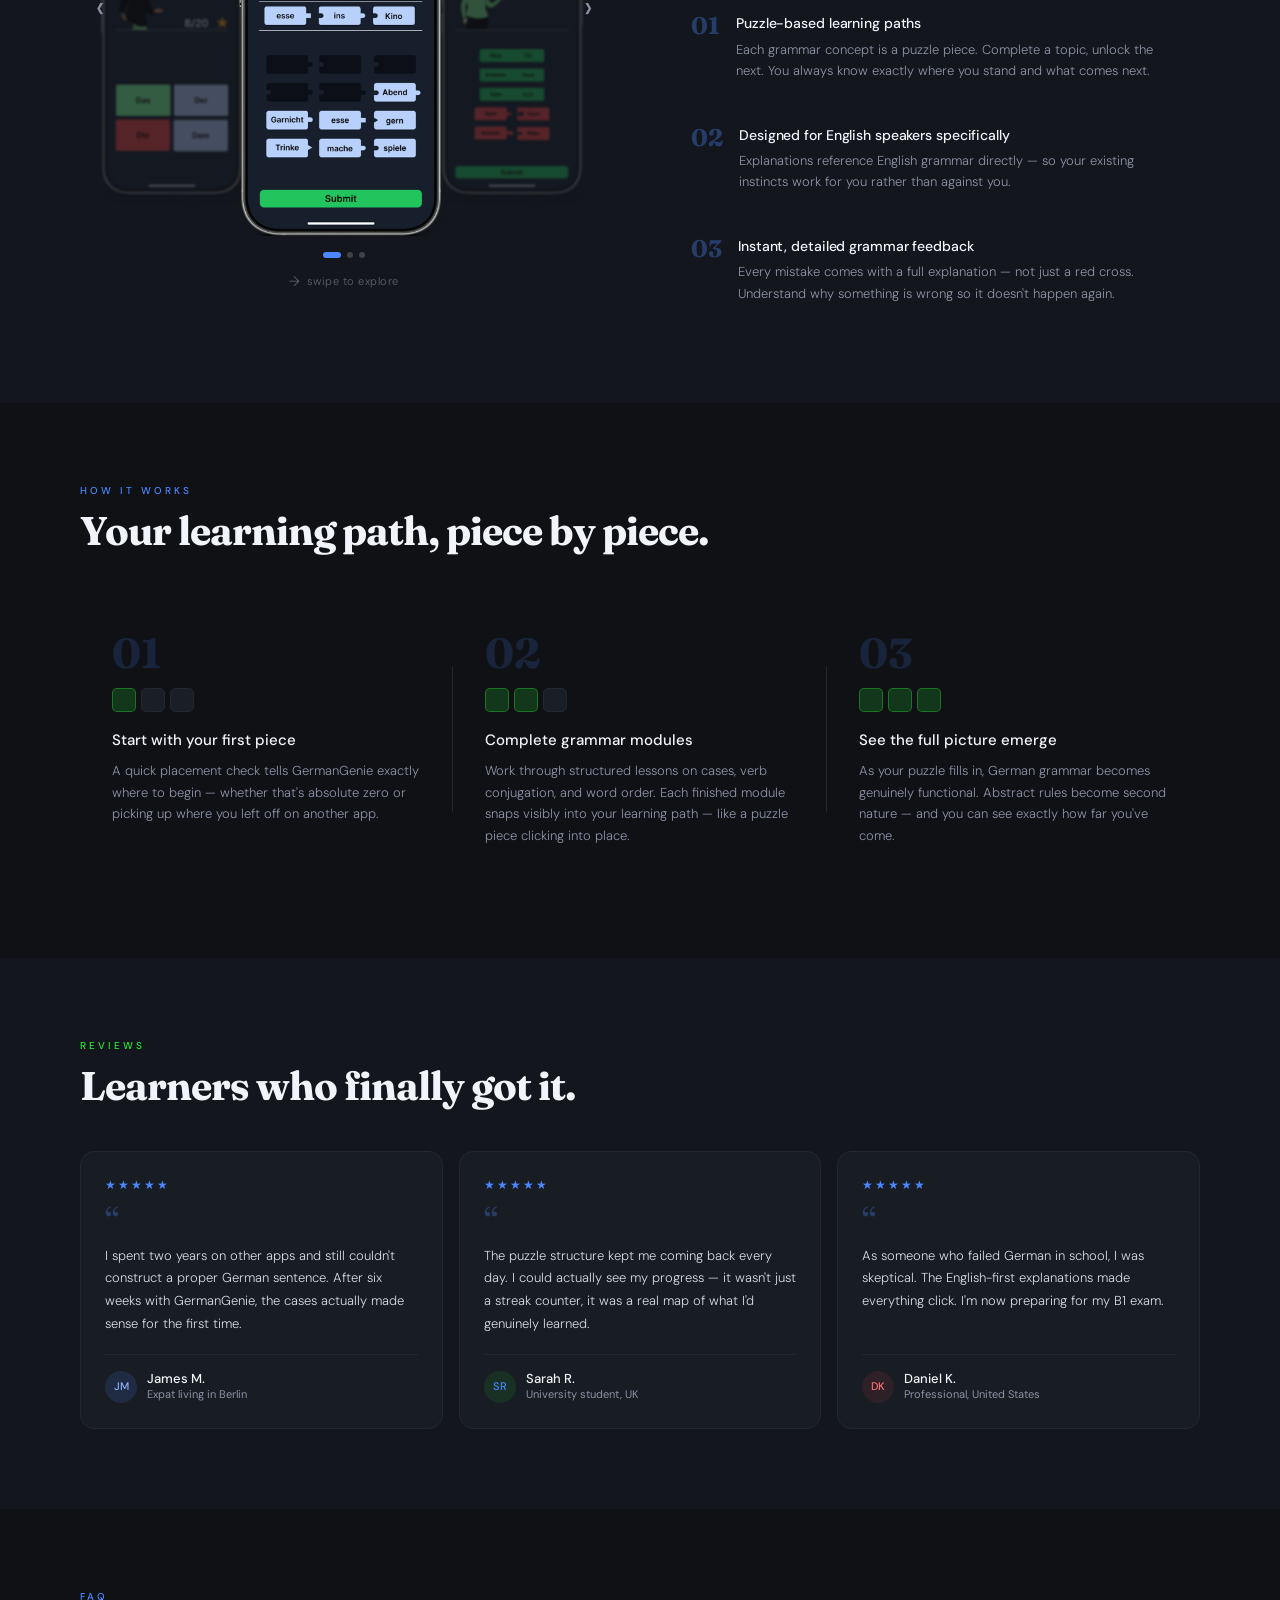
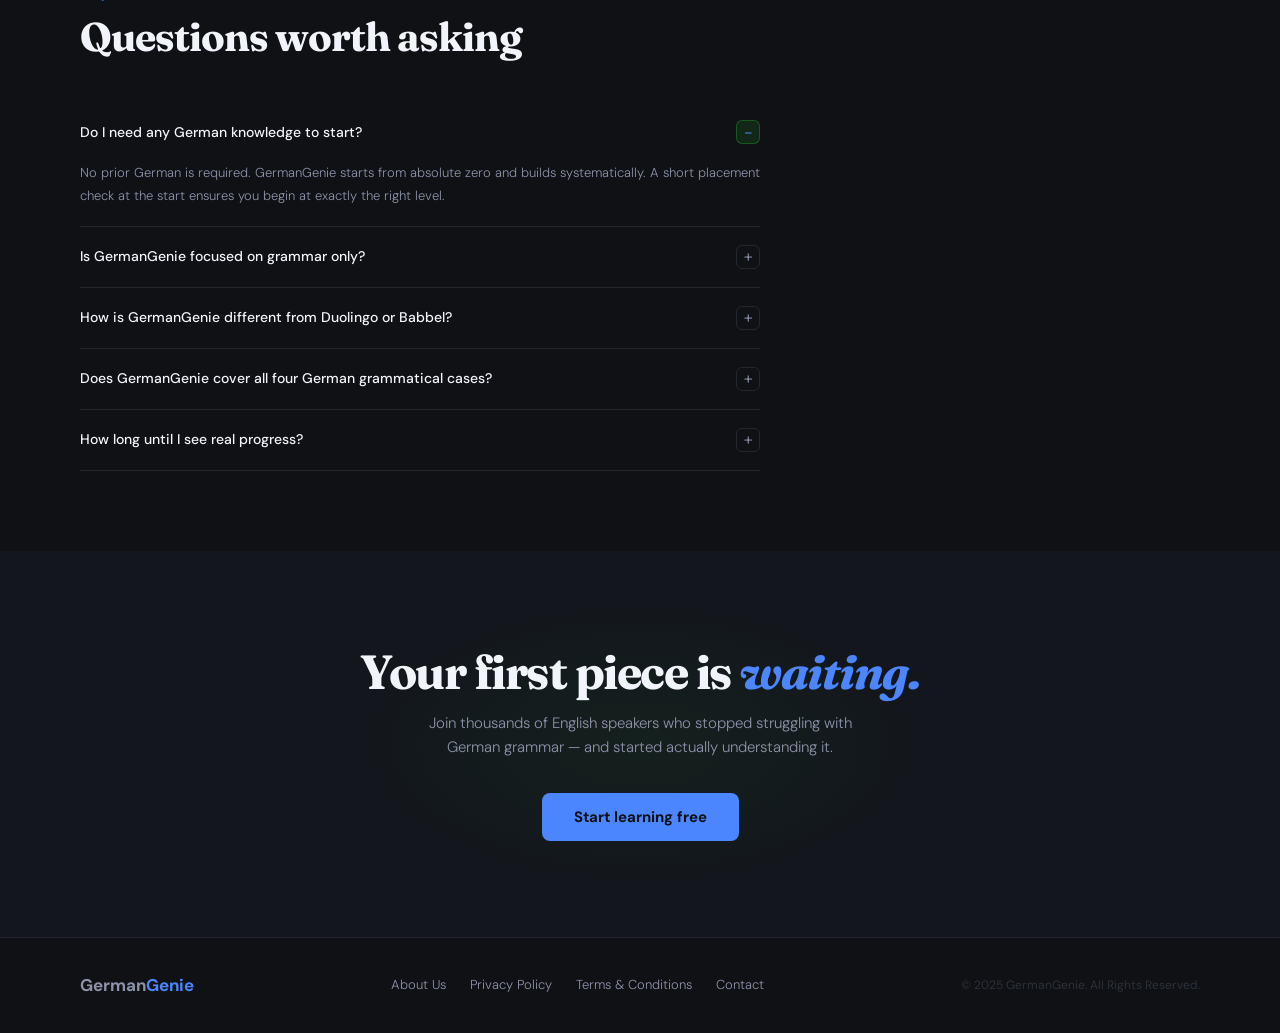
==== commit df642bca: "Updated accessibility-related code" ====
--- a/index.html
+++ b/index.html
@@ -3,17 +3,137 @@
 <head>
   <meta charset="UTF-8" />
   <meta name="viewport" content="width=device-width, initial-scale=1.0" />
-  <title>GermanGenie – Learn German Grammar</title>
+
+  <title>Learn German Grammar | GermanGenie – Puzzle-Based App for English Speakers</title>
+  <meta name="description" content="GermanGenie helps English speakers master German grammar through a structured, puzzle-based learning path covering all four cases. Start free — no prior German needed." />
+  <link rel="canonical" href="https://germangenie-landingpage.vercel.app/" />
+  <meta name="robots" content="index, follow" />
+
+  <meta property="og:type"        content="website" />
+  <meta property="og:url"         content="https://germangenie-landingpage.vercel.app/" />
+  <meta property="og:title"       content="Learn German Grammar | GermanGenie" />
+  <meta property="og:description" content="GermanGenie helps English speakers master German grammar through a structured, puzzle-based learning path. Start free — no prior German needed." />
+  <meta property="og:image"       content="https://germangenie-landingpage.vercel.app//og-image.jpg" />
+  <meta property="og:image:width"  content="1200" />
+  <meta property="og:image:height" content="630" />
+  <meta property="og:locale"      content="en_US" />
+  <meta property="og:site_name"   content="GermanGenie" />
+
+  <meta name="twitter:card"        content="summary_large_image" />
+  <meta name="twitter:title"       content="Learn German Grammar | GermanGenie" />
+  <meta name="twitter:description" content="GermanGenie helps English speakers master German grammar through a structured, puzzle-based learning path. Start free." />
+  <meta name="twitter:image"       content="https://germangenie-landingpage.vercel.app//og-image.jpg" />
+
+  <link rel="icon" href="/favicon.ico" sizes="any" />
+  <link rel="apple-touch-icon" href="/apple-touch-icon.png" />
 
   <link rel="preconnect" href="https://fonts.googleapis.com" />
-  <link rel="preconnect" href="https://fonts.gstatic.com" crossorigin />
+<link rel="preconnect" href="https://fonts.gstatic.com" crossorigin />
+<link href="https://fonts.googleapis.com/css2?family=Fraunces:ital,wght@0,700;1,700&family=DM+Sans:wght@300;400;500&display=swap"
+      rel="stylesheet" media="print" onload="this.media='all'" />
+<noscript>
   <link href="https://fonts.googleapis.com/css2?family=Fraunces:ital,wght@0,700;1,700&family=DM+Sans:wght@300;400;500&display=swap" rel="stylesheet" />
+</noscript>
+
+  <link rel="preload" href="images/app-screen-exercise.webp" as="image" />
 
   <link rel="stylesheet" href="css/reset.css" />
   <link rel="stylesheet" href="css/variables.css" />
   <link rel="stylesheet" href="css/layout.css" />
   <link rel="stylesheet" href="css/components.css" />
   <link rel="stylesheet" href="css/animations.css" />
+
+  <script type="application/ld+json">
+  {
+    "@context": "https://schema.org",
+    "@graph": [
+      {
+        "@type": "SoftwareApplication",
+        "name": "GermanGenie",
+        "applicationCategory": "EducationApplication",
+        "operatingSystem": "iOS, Android, Web",
+        "description": "GermanGenie helps English speakers master German grammar through a structured, puzzle-based learning path covering all four German grammatical cases: nominative, accusative, dative, and genitive.",
+        "offers": {
+          "@type": "Offer",
+          "price": "0",
+          "priceCurrency": "EUR"
+        },
+        "aggregateRating": {
+          "@type": "AggregateRating",
+          "ratingValue": "4.9",
+          "reviewCount": "10000",
+          "bestRating": "5"
+        },
+        "url": "https://www.germangenie.app/",
+        "inLanguage": "en"
+      },
+      {
+        "@type": "FAQPage",
+        "mainEntity": [
+          {
+            "@type": "Question",
+            "name": "Do I need any German knowledge to start GermanGenie?",
+            "acceptedAnswer": {
+              "@type": "Answer",
+              "text": "No prior German is required. GermanGenie starts from absolute zero and builds systematically. A short placement check at the start ensures you begin at exactly the right level — whether that's a total beginner or a returning learner."
+            }
+          },
+          {
+            "@type": "Question",
+            "name": "Is GermanGenie focused on grammar only?",
+            "acceptedAnswer": {
+              "@type": "Answer",
+              "text": "Grammar is the foundation, but GermanGenie also covers vocabulary, reading comprehension, and sentence construction — all taught through the lens of grammar so everything connects logically rather than feeling random."
+            }
+          },
+          {
+            "@type": "Question",
+            "name": "How is GermanGenie different from Duolingo or Babbel?",
+            "acceptedAnswer": {
+              "@type": "Answer",
+              "text": "Most apps prioritize vocabulary and conversational phrases. GermanGenie puts grammar center stage, with English-specific explanations that help you understand the structure of the language — not just memorize it surface-level."
+            }
+          },
+          {
+            "@type": "Question",
+            "name": "Does GermanGenie cover all four German grammatical cases?",
+            "acceptedAnswer": {
+              "@type": "Answer",
+              "text": "Yes. GermanGenie covers all four German grammatical cases — nominative, accusative, dative, and genitive — with dedicated modules for each, plus lessons on how they interact in full sentences."
+            }
+          },
+          {
+            "@type": "Question",
+            "name": "How long until I see real progress with GermanGenie?",
+            "acceptedAnswer": {
+              "@type": "Answer",
+              "text": "Most learners report noticeably improved grammar confidence within 3 to 4 weeks of consistent use, spending 15 to 20 minutes per day. The puzzle-based structure makes progress visible from day one."
+            }
+          }
+        ]
+      },
+      {
+        "@type": "Organization",
+        "name": "GermanGenie",
+        "url": "https://www.germangenie.app/",
+        "logo": "https://www.germangenie.app/logo.png",
+        "sameAs": []
+      },
+      {
+        "@type": "WebPage",
+        "name": "Learn German Grammar | GermanGenie",
+        "description": "GermanGenie helps English speakers master German grammar through a structured, puzzle-based learning path covering all four German grammatical cases.",
+        "url": "https://www.germangenie.app/",
+        "inLanguage": "en",
+        "isPartOf": {
+          "@type": "WebSite",
+          "name": "GermanGenie",
+          "url": "https://www.germangenie.app/"
+        }
+      }
+    ]
+  }
+  </script>
 </head>
 
 <body>
@@ -80,7 +200,7 @@
         <div class="proof-icon green" aria-hidden="true">★</div>
         <div>
           <div class="proof-stars" aria-label="Five star rating">★★★★★</div>
-          <div class="proof-value">4.9 / 5 </div>
+          <div class="proof-value">4.9 / 5</div>
           <div class="proof-label">Average rating</div>
         </div>
       </div>
@@ -146,10 +266,12 @@
 
         <div class="app-carousel-wrapper">
           <div class="carousel-peek carousel-peek-prev" id="peekPrev">
-            <img src="images/app-screen-puzzle.webp" alt="" aria-hidden="true" />
+            <img src="images/app-screen-puzzle.webp" alt="" aria-hidden="true"
+                 width="180" height="360" loading="lazy" />
           </div>
           <div class="carousel-peek carousel-peek-next" id="peekNext">
-            <img src="images/app-screen-feedback.webp" alt="" aria-hidden="true" />
+            <img src="images/app-screen-feedback.webp" alt="" aria-hidden="true"
+                 width="180" height="360" loading="lazy" />
           </div>
           <button class="carousel-btn prev" onclick="carouselMove(-1)" aria-label="Previous screen">&#8249;</button>
           <div style="display:flex;flex-direction:column;align-items:center;">
@@ -157,15 +279,18 @@
               <div class="carousel-track" id="carouselTrack">
                 <div class="carousel-slide">
                   <img src="images/app-screen-exercise.webp"
-                       alt="GermanGenie grammar exercise screen showing a sentence construction challenge" />
+                       alt="GermanGenie grammar exercise screen showing a sentence construction challenge"
+                       width="220" height="476" loading="eager" fetchpriority="high" />
                 </div>
                 <div class="carousel-slide">
                   <img src="images/app-screen-feedback.webp"
-                       alt="GermanGenie feedback screen showing a detailed grammar correction" />
+                       alt="GermanGenie feedback screen showing a detailed grammar correction"
+                       width="220" height="476" loading="lazy" />
                 </div>
                 <div class="carousel-slide">
                   <img src="images/app-screen-puzzle.webp"
-                       alt="GermanGenie puzzle path screen showing the structured learning map" />
+                       alt="GermanGenie puzzle path screen showing the structured learning map"
+                       width="220" height="476" loading="lazy" />
                 </div>
               </div>
             </div>
@@ -407,7 +532,7 @@
     <p class="footer-copy">© 2025 GermanGenie. All Rights Reserved.</p>
   </footer>
 
-  <script src="main.js"></script>
+  <script src="main.js" defer></script>
 
 </body>
 </html>
--- a/css/variables.css
+++ b/css/variables.css
@@ -12,7 +12,7 @@
   --blue-l:   #8DB0FB;
   --red:      #EF4444;
   --text:     #F2F4FB;
-  --muted:    #7A8099;
+  --muted:    #8D92A8;
   --border:   #23272F;
   --card:     #181C23;
 
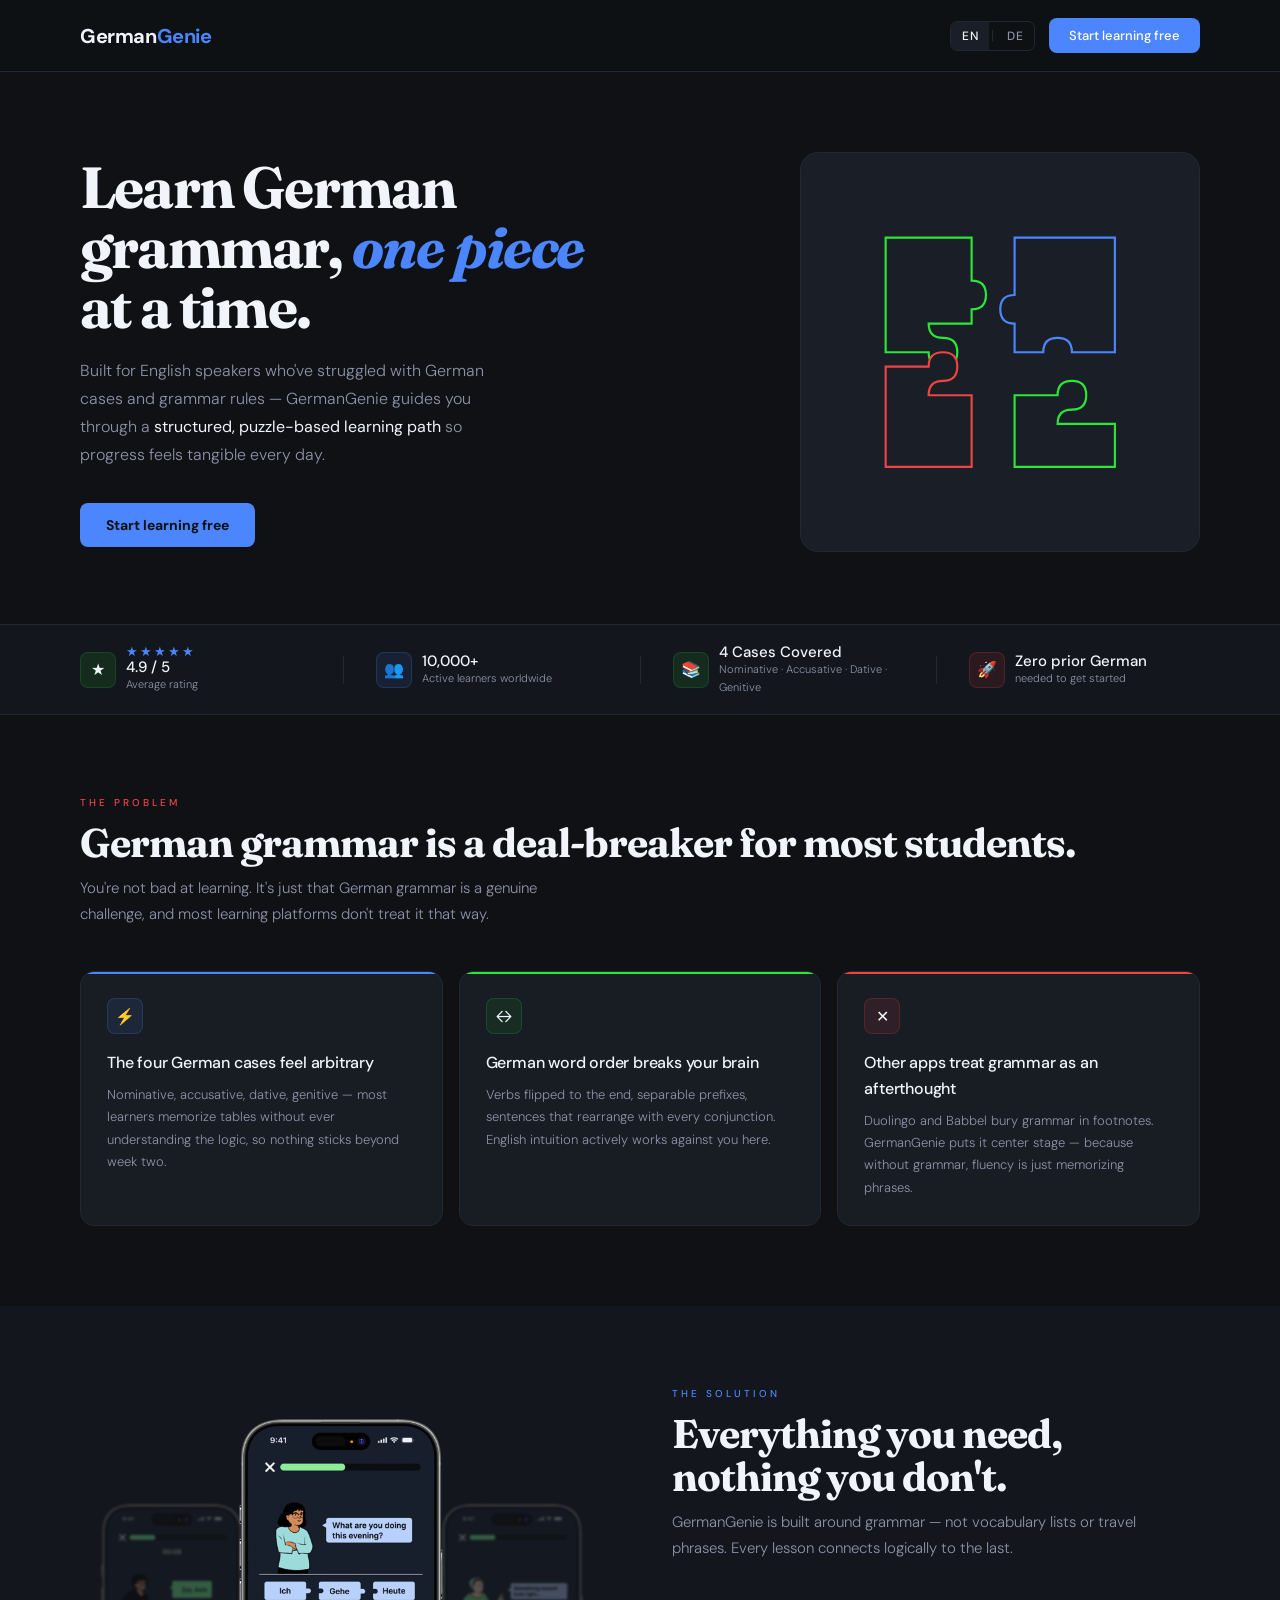
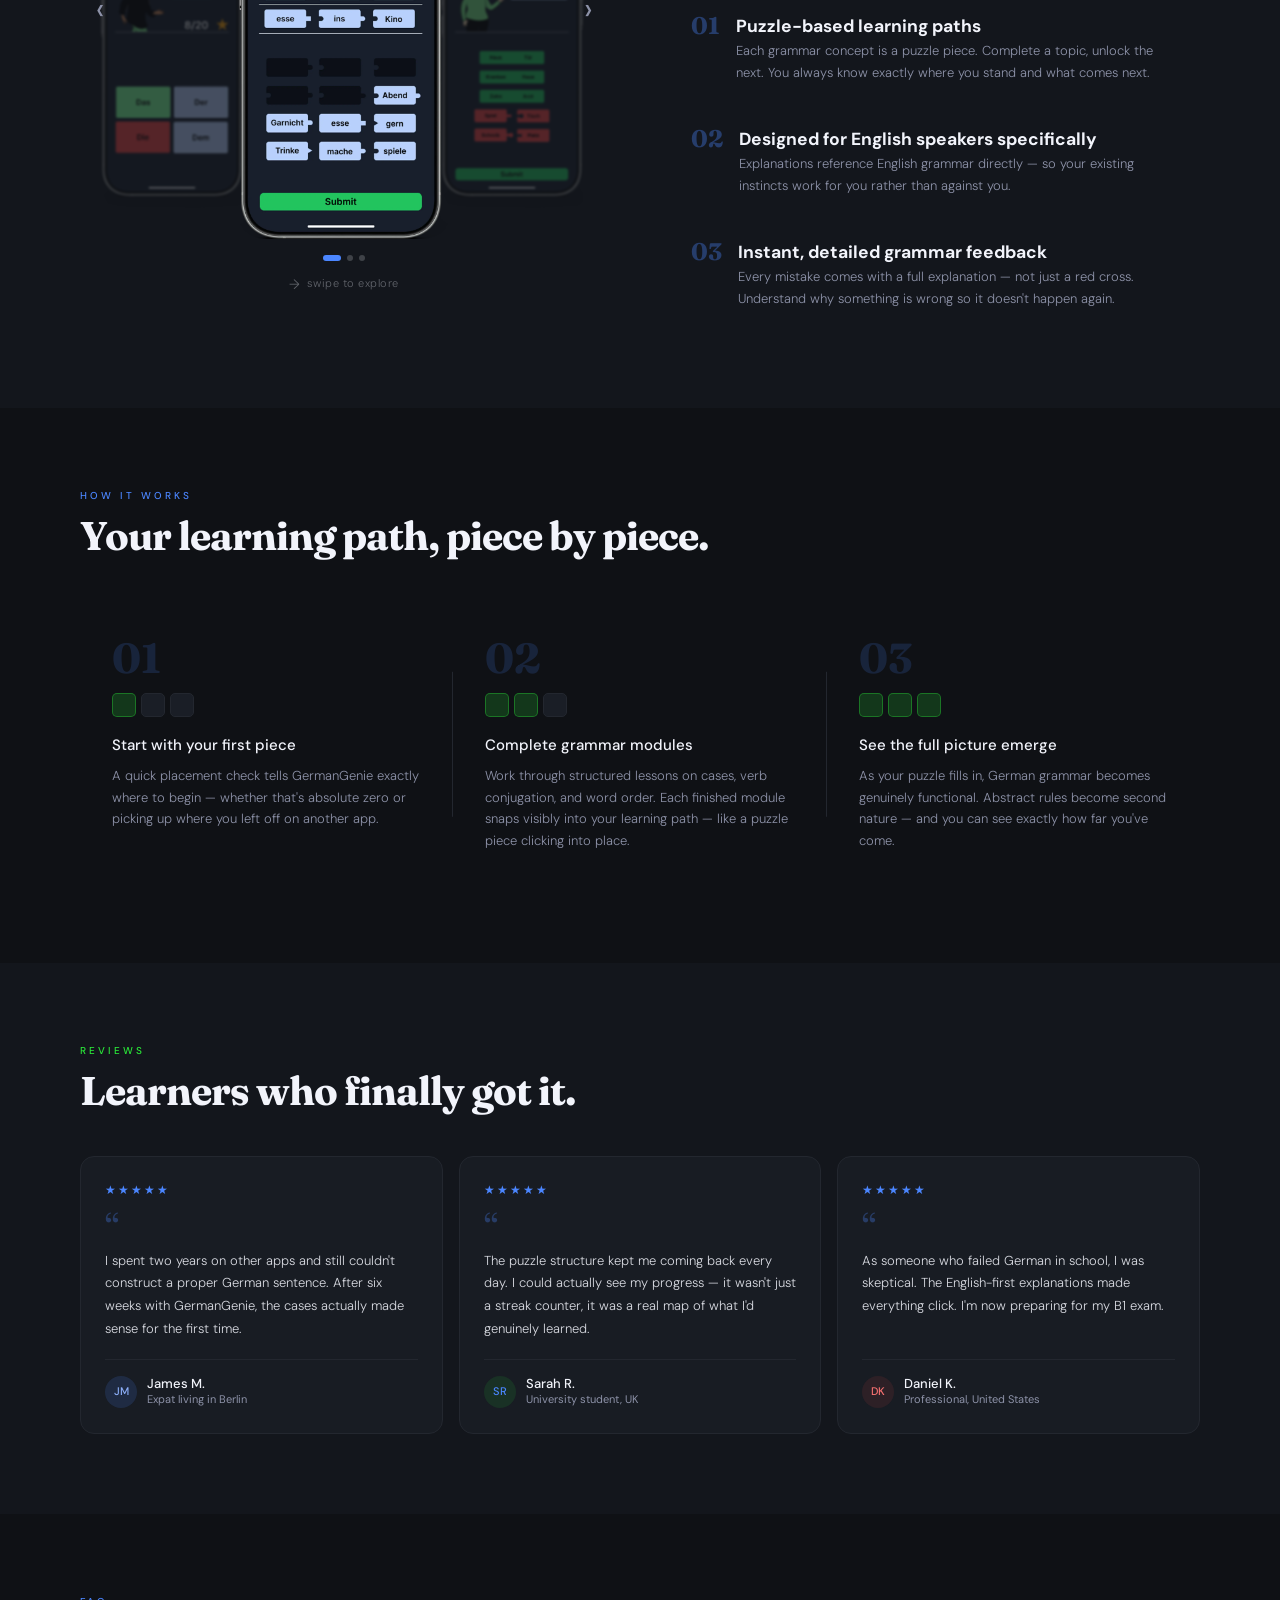
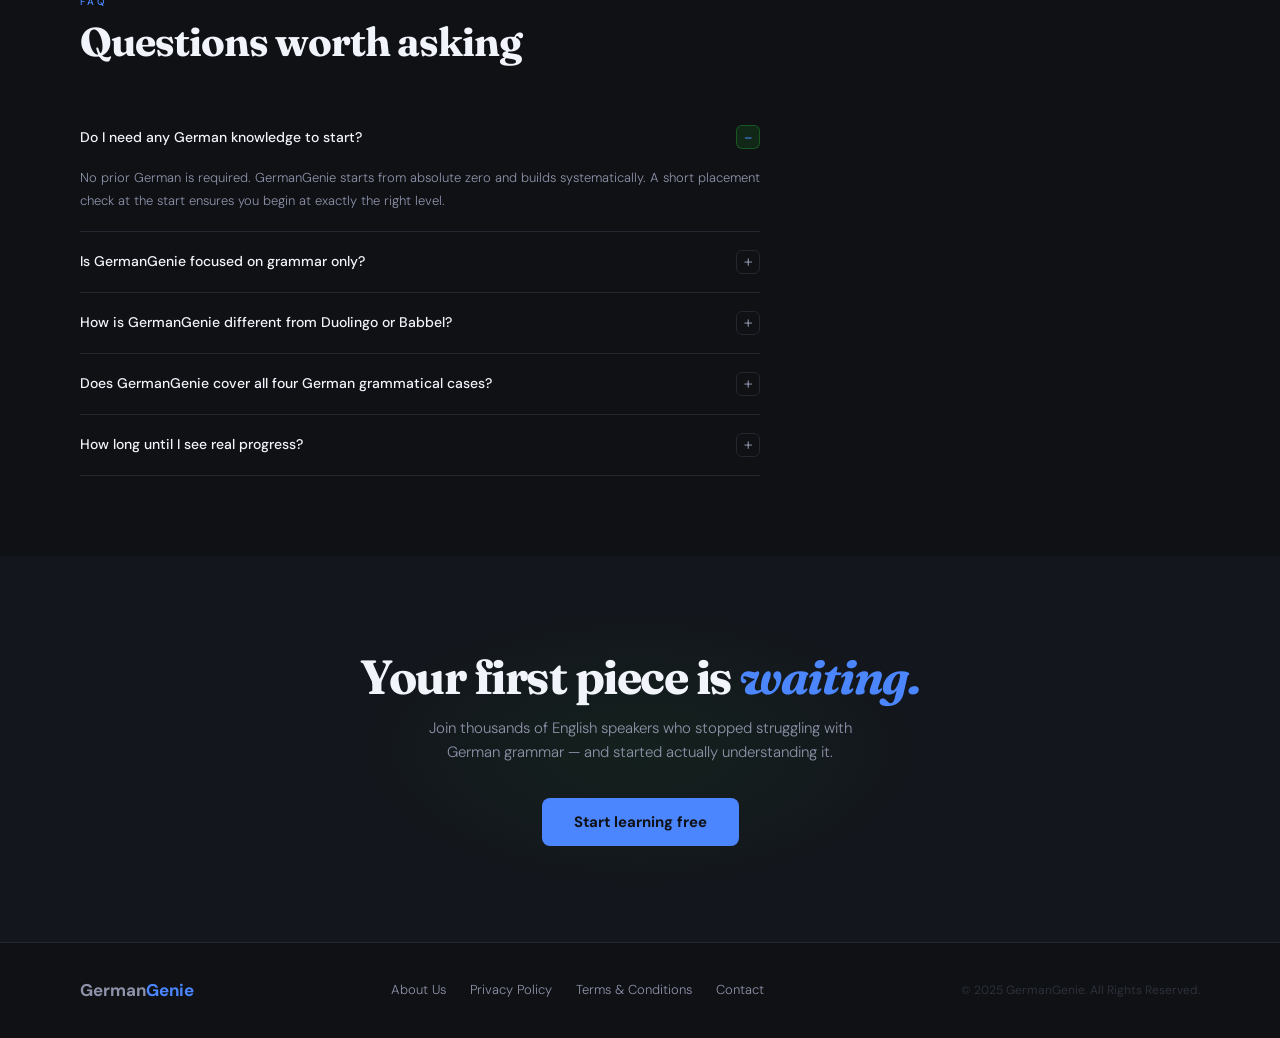
==== commit 101dd99f: "updated HTML" ====
--- a/index.html
+++ b/index.html
@@ -11,29 +11,29 @@
 
   <meta property="og:type"        content="website" />
   <meta property="og:url"         content="https://germangenie-landingpage.vercel.app/" />
-  <meta property="og:title"       content="Learn German Grammar | GermanGenie" />
+  <meta property="og:title"       content="Learn German Grammar | GermanGenie – Puzzle-Based App for English Speakers" />
   <meta property="og:description" content="GermanGenie helps English speakers master German grammar through a structured, puzzle-based learning path. Start free — no prior German needed." />
-  <meta property="og:image"       content="https://germangenie-landingpage.vercel.app//og-image.jpg" />
+  <meta property="og:image"       content="https://germangenie-landingpage.vercel.app/og-image.jpg" />
   <meta property="og:image:width"  content="1200" />
   <meta property="og:image:height" content="630" />
   <meta property="og:locale"      content="en_US" />
   <meta property="og:site_name"   content="GermanGenie" />
 
   <meta name="twitter:card"        content="summary_large_image" />
-  <meta name="twitter:title"       content="Learn German Grammar | GermanGenie" />
+  <meta name="twitter:title"       content="Learn German Grammar | GermanGenie – Puzzle-Based App for English Speakers" />
   <meta name="twitter:description" content="GermanGenie helps English speakers master German grammar through a structured, puzzle-based learning path. Start free." />
-  <meta name="twitter:image"       content="https://germangenie-landingpage.vercel.app//og-image.jpg" />
+  <meta name="twitter:image"       content="https://germangenie-landingpage.vercel.app/og-image.jpg" />
 
   <link rel="icon" href="/favicon.ico" sizes="any" />
   <link rel="apple-touch-icon" href="/apple-touch-icon.png" />
 
   <link rel="preconnect" href="https://fonts.googleapis.com" />
-<link rel="preconnect" href="https://fonts.gstatic.com" crossorigin />
-<link href="https://fonts.googleapis.com/css2?family=Fraunces:ital,wght@0,700;1,700&family=DM+Sans:wght@300;400;500&display=swap"
-      rel="stylesheet" media="print" onload="this.media='all'" />
-<noscript>
-  <link href="https://fonts.googleapis.com/css2?family=Fraunces:ital,wght@0,700;1,700&family=DM+Sans:wght@300;400;500&display=swap" rel="stylesheet" />
-</noscript>
+  <link rel="preconnect" href="https://fonts.gstatic.com" crossorigin />
+  <link href="https://fonts.googleapis.com/css2?family=Fraunces:ital,wght@0,700;1,700&family=DM+Sans:wght@300;400;500&display=swap"
+        rel="stylesheet" media="print" onload="this.media='all'" />
+  <noscript>
+    <link href="https://fonts.googleapis.com/css2?family=Fraunces:ital,wght@0,700;1,700&family=DM+Sans:wght@300;400;500&display=swap" rel="stylesheet" />
+  </noscript>
 
   <link rel="preload" href="images/app-screen-exercise.webp" as="image" />
 
@@ -64,7 +64,7 @@
           "reviewCount": "10000",
           "bestRating": "5"
         },
-        "url": "https://www.germangenie.app/",
+        "url": "https://germangenie-landingpage.vercel.app/",
         "inLanguage": "en"
       },
       {
@@ -115,20 +115,20 @@
       {
         "@type": "Organization",
         "name": "GermanGenie",
-        "url": "https://www.germangenie.app/",
-        "logo": "https://www.germangenie.app/logo.png",
+        "url": "https://germangenie-landingpage.vercel.app/",
+        "logo": "https://germangenie-landingpage.vercel.app/og-image.jpg",
         "sameAs": []
       },
       {
         "@type": "WebPage",
         "name": "Learn German Grammar | GermanGenie",
         "description": "GermanGenie helps English speakers master German grammar through a structured, puzzle-based learning path covering all four German grammatical cases.",
-        "url": "https://www.germangenie.app/",
+        "url": "https://germangenie-landingpage.vercel.app/",
         "inLanguage": "en",
         "isPartOf": {
           "@type": "WebSite",
           "name": "GermanGenie",
-          "url": "https://www.germangenie.app/"
+          "url": "https://germangenie-landingpage.vercel.app/"
         }
       }
     ]
@@ -173,8 +173,7 @@
         </div>
       </div>
       <div class="puzzle-zone" aria-hidden="true">
-        <svg class="puzzle-svg" id="puzzle-svg" viewBox="0 0 200 200" xmlns="http://www.w3.org/2000/svg"
-             role="img" aria-label="Four puzzle pieces assembling together">
+        <svg class="puzzle-svg" id="puzzle-svg" viewBox="0 0 200 200" xmlns="http://www.w3.org/2000/svg">
           <g class="piece piece-1">
             <path d="M20,20 L80,20 L80,50 Q90,50 90,60 Q90,70 80,70 L80,80 L50,80 Q50,90 60,90 Q70,90 70,100 Q70,110 60,110 Q50,110 50,100 L20,100 Z"
                   fill="#1A1E26" stroke="#2AE838" stroke-width="1.5"/>
@@ -318,7 +317,7 @@
             <div class="feature-item reveal">
               <div class="feature-num" aria-hidden="true">01</div>
               <div>
-                <h4>Puzzle-based learning paths</h4>
+                <h3>Puzzle-based learning paths</h3>
                 <p>Each grammar concept is a puzzle piece. Complete a topic, unlock the next.
                 You always know exactly where you stand and what comes next.</p>
               </div>
@@ -326,7 +325,7 @@
             <div class="feature-item reveal reveal-delay-1">
               <div class="feature-num" aria-hidden="true">02</div>
               <div>
-                <h4>Designed for English speakers specifically</h4>
+                <h3>Designed for English speakers specifically</h3>
                 <p>Explanations reference English grammar directly — so your existing
                 instincts work for you rather than against you.</p>
               </div>
@@ -334,7 +333,7 @@
             <div class="feature-item reveal reveal-delay-2">
               <div class="feature-num" aria-hidden="true">03</div>
               <div>
-                <h4>Instant, detailed grammar feedback</h4>
+                <h3>Instant, detailed grammar feedback</h3>
                 <p>Every mistake comes with a full explanation — not just a red cross.
                 Understand why something is wrong so it doesn't happen again.</p>
               </div>
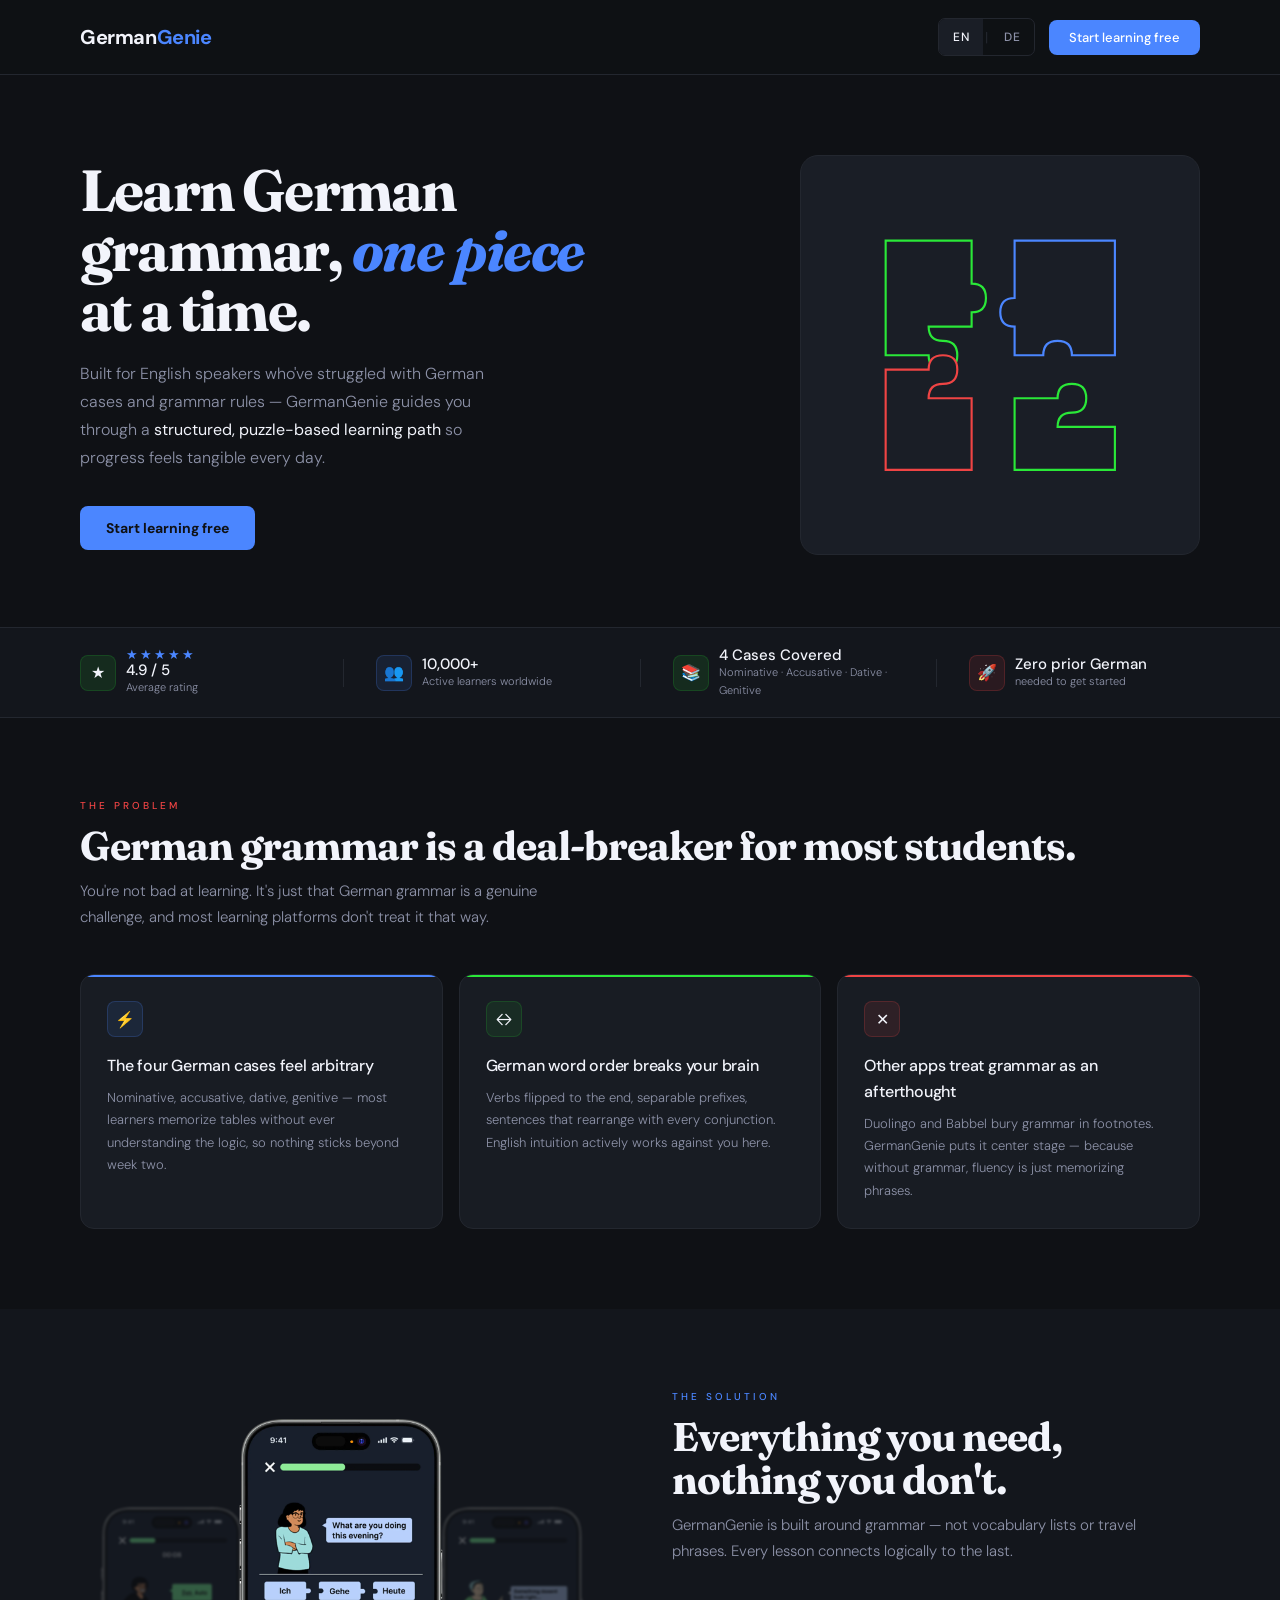
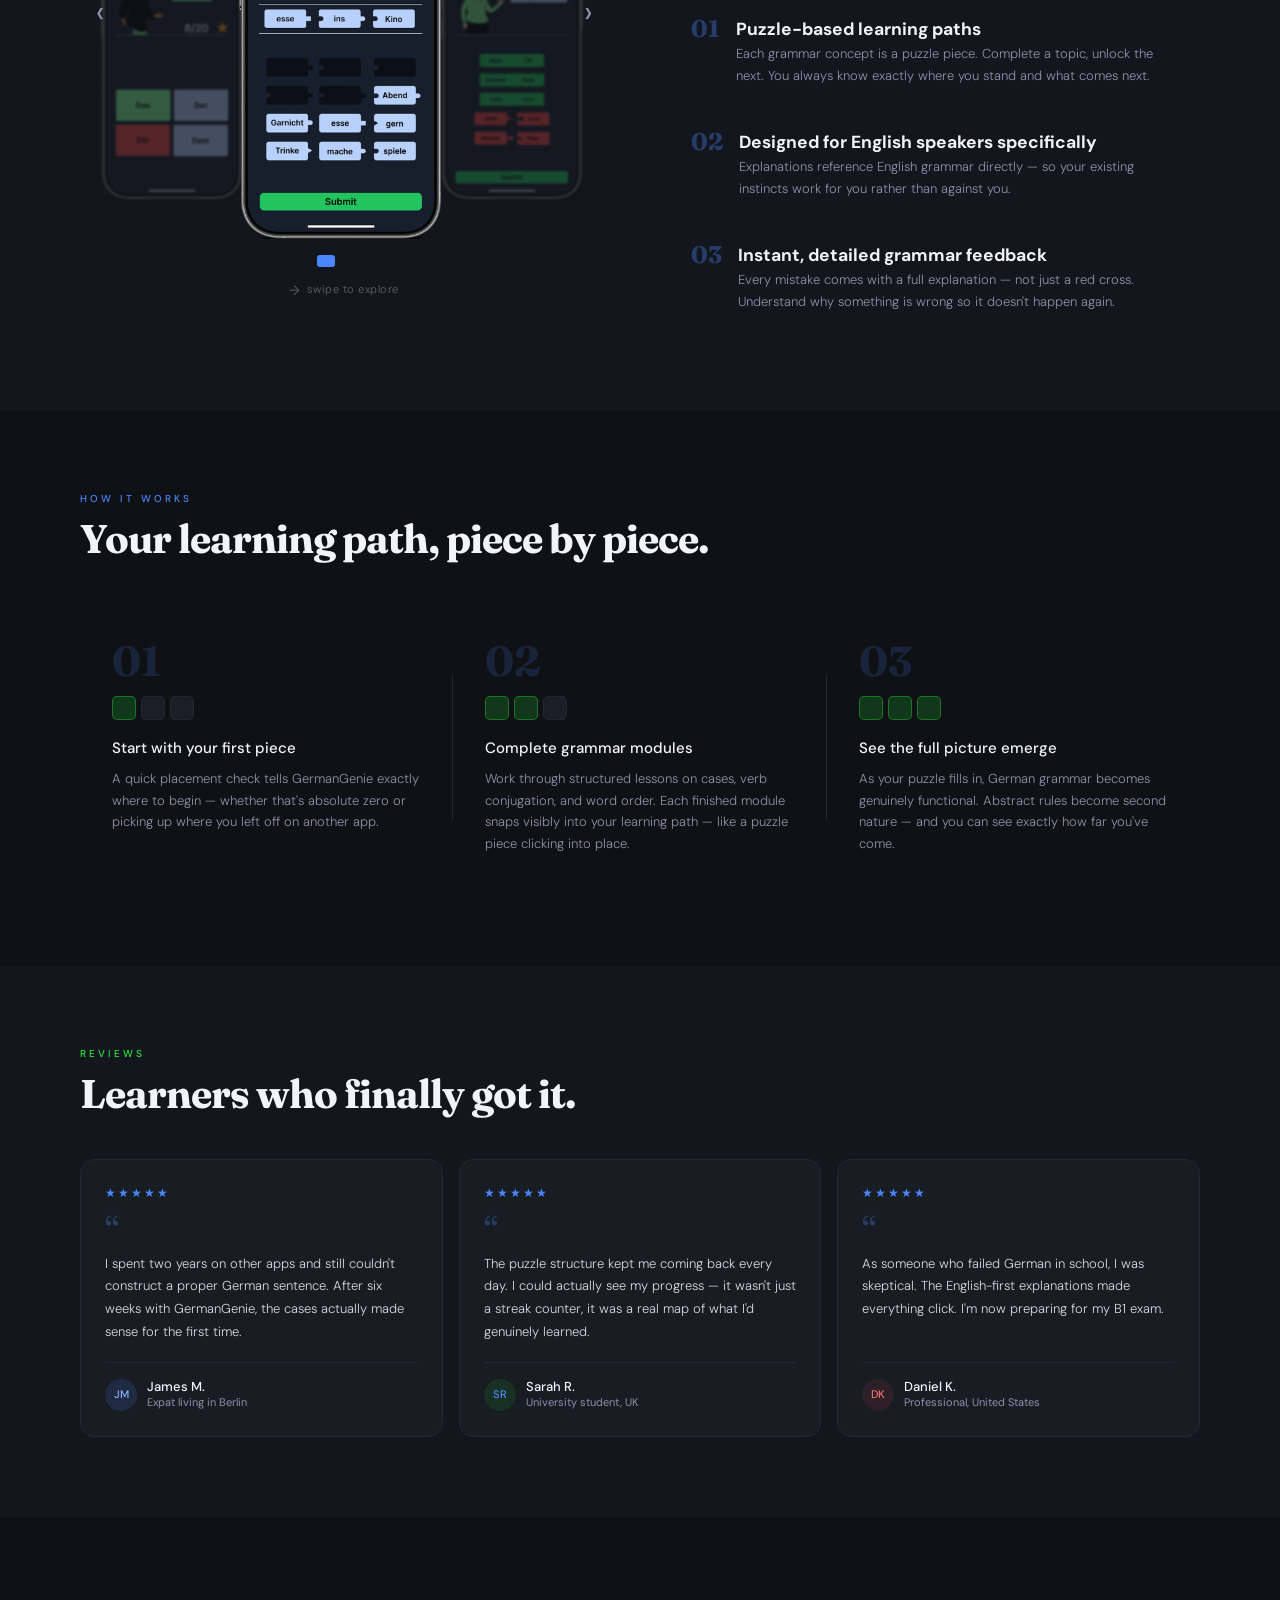
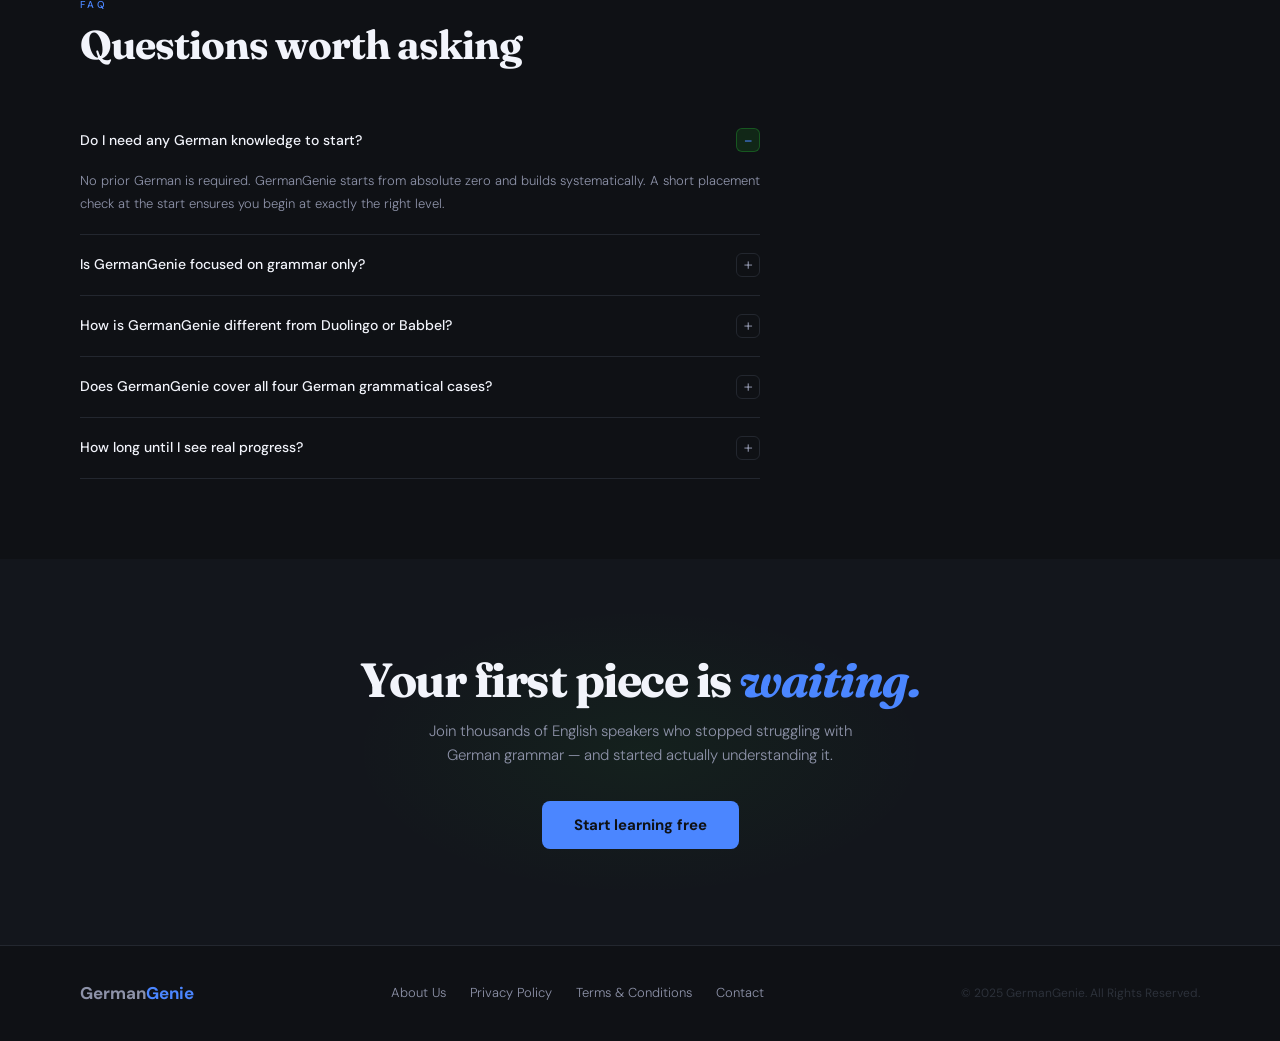
==== commit 206b09da: "Updated index.html" ====
--- a/index.html
+++ b/index.html
@@ -350,7 +350,7 @@
       <div class="steps">
         <div class="step reveal">
           <div class="step-num" aria-hidden="true">01</div>
-          <div class="step-pieces" aria-label="1 of 3 pieces completed">
+          <div class="step-pieces" role="img" aria-label="1 of 3 pieces completed">
             <div class="sp on"></div><div class="sp"></div><div class="sp"></div>
           </div>
           <h3>Start with your first piece</h3>
@@ -359,7 +359,7 @@
         </div>
         <div class="step reveal reveal-delay-1">
           <div class="step-num" aria-hidden="true">02</div>
-          <div class="step-pieces" aria-label="2 of 3 pieces completed">
+          <div class="step-pieces" role="img" aria-label="2 of 3 pieces completed">
             <div class="sp on"></div><div class="sp on"></div><div class="sp"></div>
           </div>
           <h3>Complete grammar modules</h3>
@@ -369,7 +369,7 @@
         </div>
         <div class="step reveal reveal-delay-2">
           <div class="step-num" aria-hidden="true">03</div>
-          <div class="step-pieces" aria-label="3 of 3 pieces completed">
+          <div class="step-pieces" role="img" aria-label="3 of 3 pieces completed">
             <div class="sp on"></div><div class="sp on"></div><div class="sp on"></div>
           </div>
           <h3>See the full picture emerge</h3>
--- a/css/components.css
+++ b/css/components.css
@@ -74,7 +74,7 @@
 }
 
 .lang-btn {
-  padding: 6px 11px;
+  padding: 8px 14px;
   color: var(--muted);
   background: transparent;
   border: none;
@@ -83,6 +83,7 @@
   font-weight: 500;
   letter-spacing: 0.5px;
   transition: background 0.15s, color 0.15s;
+  min-height: 36px;
 }
 
 .lang-btn.active {
@@ -154,8 +155,9 @@
   position: relative;
   overflow: hidden;
   margin-left: auto;
-}
-
+  min-height: 300px; 
+  contain: layout;   
+}
 .puzzle-svg {
   width: 72%;
   height: 72%;
@@ -364,14 +366,15 @@
 }
 
 .carousel-dot {
-  width: 6px;
-  height: 6px;
+  width: 12px;
+  height: 12px;
   border-radius: 50%;
   background: rgba(242, 244, 251, 0.2);
   border: none;
   cursor: pointer;
-  padding: 0;
+  padding: 6px;
   transition: all 0.25s;
+  background-clip: content-box;
 }
 
 .carousel-dot.active {
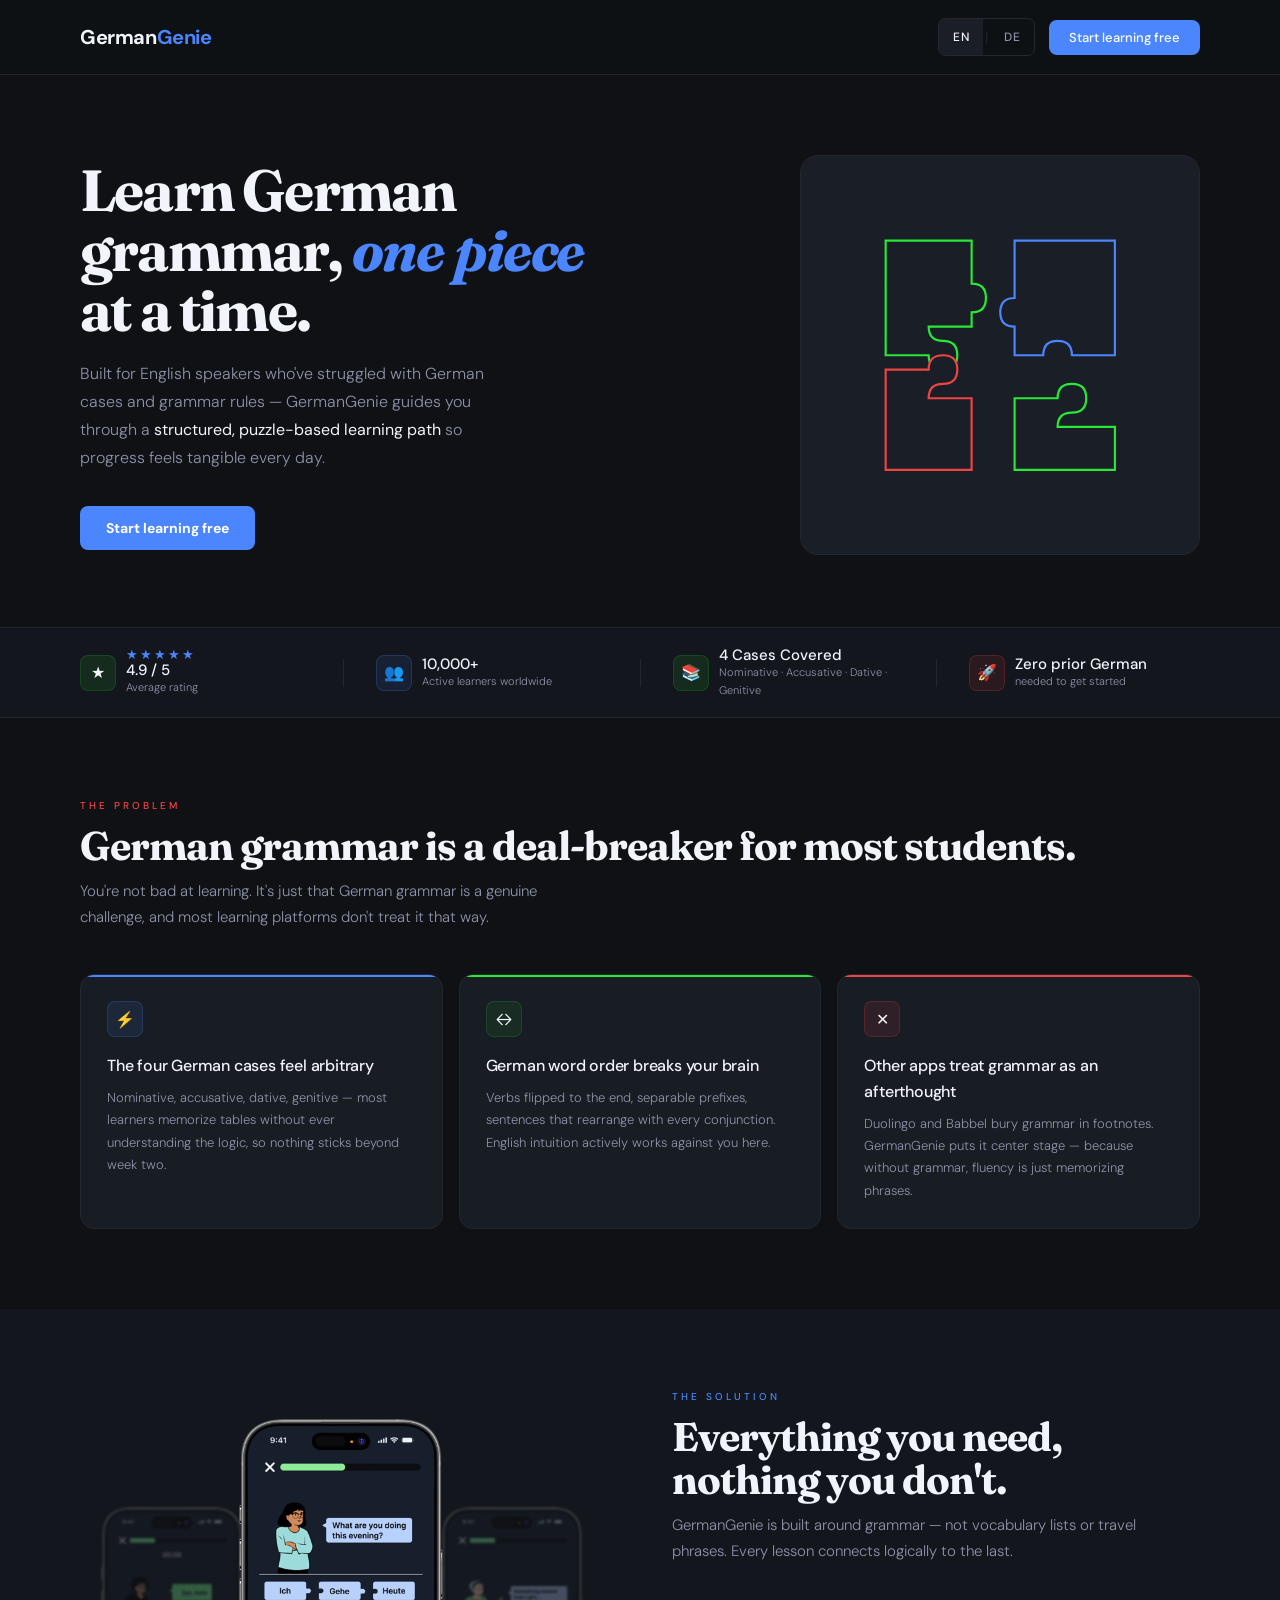
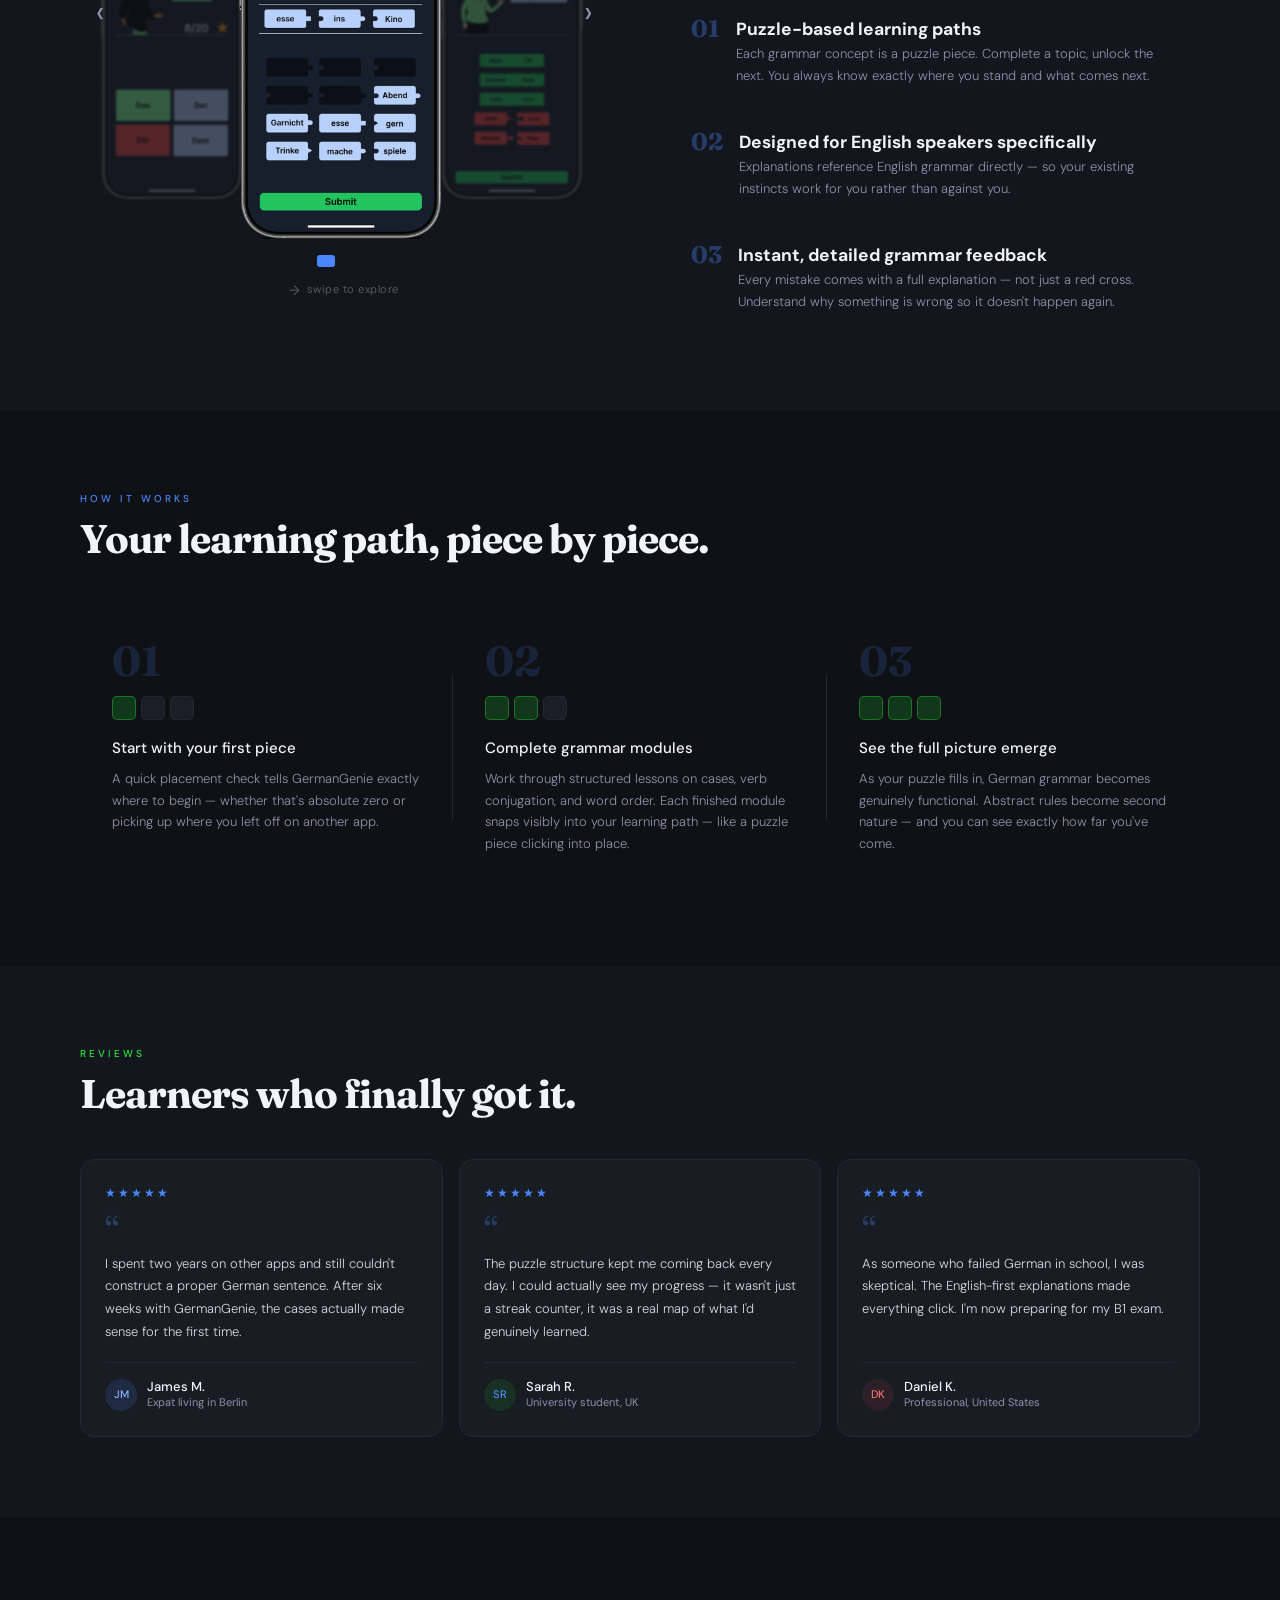
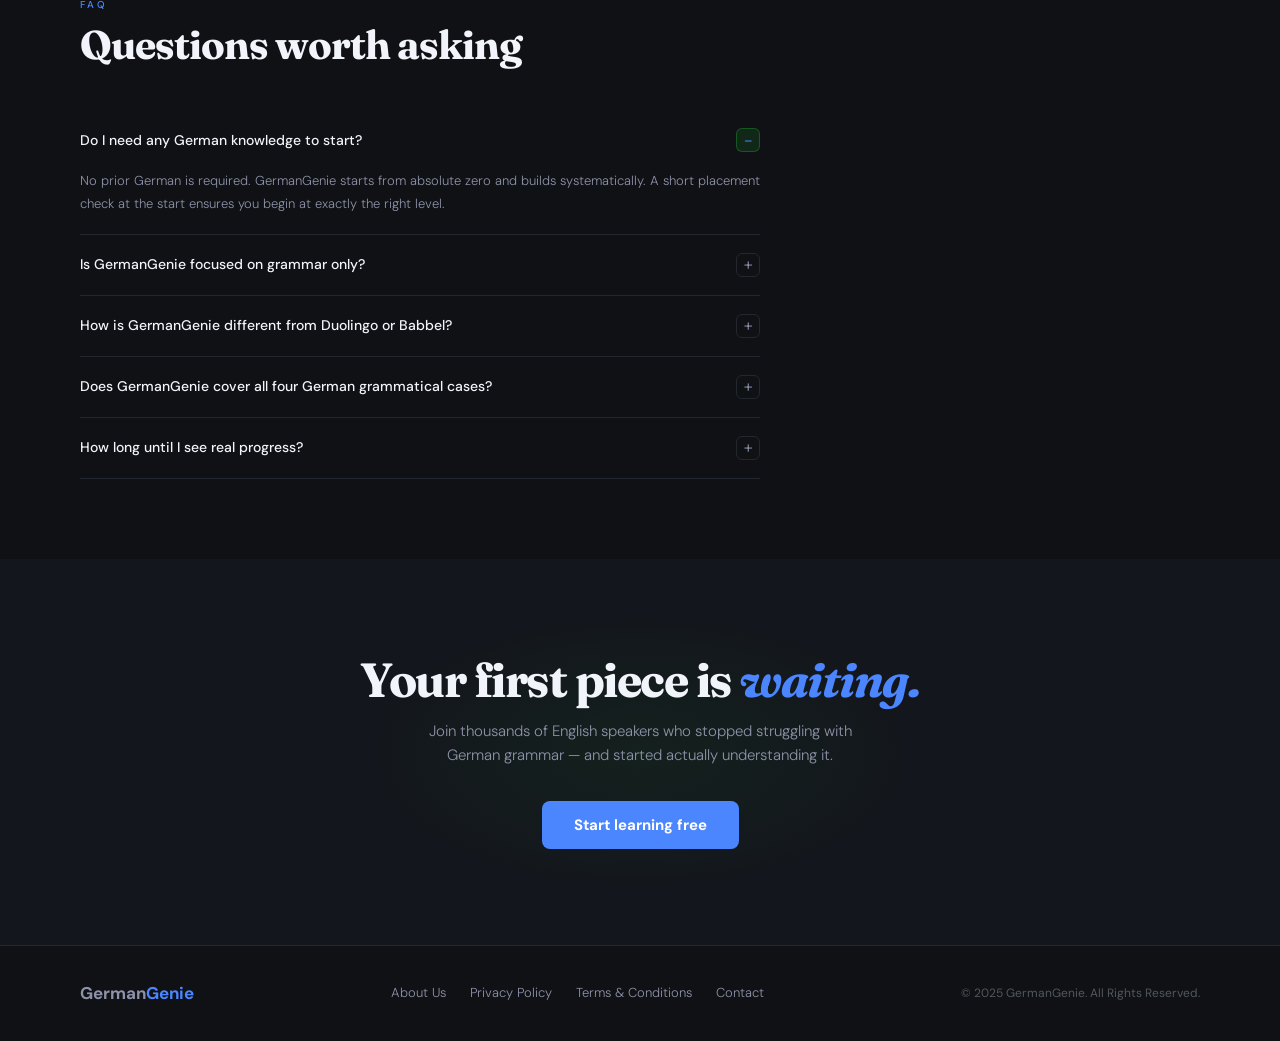
==== commit 5fba5723: "Updated index.html" ====
--- a/index.html
+++ b/index.html
@@ -37,11 +37,8 @@
 
   <link rel="preload" href="images/app-screen-exercise.webp" as="image" />
 
-  <link rel="stylesheet" href="css/reset.css" />
-  <link rel="stylesheet" href="css/variables.css" />
-  <link rel="stylesheet" href="css/layout.css" />
-  <link rel="stylesheet" href="css/components.css" />
-  <link rel="stylesheet" href="css/animations.css" />
+  <link rel="stylesheet" href="css/style.css" />
+ 
 
   <script type="application/ld+json">
   {
--- a/css/style.css
+++ b/css/style.css
@@ -0,0 +1,1180 @@
+
+
+*, *::before, *::after {
+  margin: 0;
+  padding: 0;
+  box-sizing: border-box;
+}
+
+html {
+  scroll-behavior: smooth;
+}
+
+body {
+  -webkit-font-smoothing: antialiased;
+  -moz-osx-font-smoothing: grayscale;
+  min-height: 100vh;
+}
+
+img, svg {
+  display: block;
+  max-width: 100%;
+}
+
+button {
+  cursor: pointer;
+  font-family: inherit;
+}
+
+a {
+  color: inherit;
+}
+
+ul, ol {
+  list-style: none;
+}
+
+
+
+:root {
+  
+  --bg:       #0F1115;
+  --bg2:      #13161C;
+  --bg3:      #1A1E26;
+  --bg4:      #1E222B;
+  --accent:   #4B86FF;
+  --accent-d: #3a70e0;
+  --blue:     #4B86FF;
+  --blue-l:   #8DB0FB;
+  --red:      #EF4444;
+  --text:     #F2F4FB;
+  --muted:    #8D92A8;
+  --border:   #23272F;
+  --card:     #181C23;
+
+
+  --font-display: 'Fraunces', serif;
+  --font-body:    'DM Sans', sans-serif;
+
+  --space-xs:  8px;
+  --space-sm:  16px;
+  --space-md:  32px;
+  --space-lg:  48px;
+  --space-xl:  80px;
+
+ 
+  --radius:    14px;
+  --radius-sm: 8px;
+  --radius-lg: 18px;
+}
+
+
+body {
+  background: var(--bg);
+  color: var(--text);
+  font-family: var(--font-body);
+  font-size: 15px;
+  line-height: 1.6;
+}
+
+
+.nav {
+  display: flex;
+  align-items: center;
+  justify-content: space-between;
+  padding: 18px var(--space-xl);
+  border-bottom: 1px solid var(--border);
+  position: sticky;
+  top: 0;
+  background: rgba(15, 17, 21, 0.94);
+  backdrop-filter: blur(12px);
+  -webkit-backdrop-filter: blur(12px);
+  z-index: 100;
+}
+
+.nav-right {
+  display: flex;
+  align-items: center;
+  gap: 14px;
+}
+
+
+section {
+  padding: var(--space-xl);
+}
+
+.section-alt {
+  background: var(--bg2);
+}
+
+
+.hero {
+  display: grid;
+  grid-template-columns: 1fr 1fr;
+  gap: 48px;
+  align-items: center;
+  padding: var(--space-xl);
+  padding-bottom: 72px;
+  min-height: 520px;
+}
+
+
+.proof-bar {
+  border-top: 1px solid var(--border);
+  border-bottom: 1px solid var(--border);
+  background: var(--bg2);
+  padding: 18px var(--space-xl);
+  display: flex;
+  align-items: center;
+}
+
+.proof-item {
+  display: flex;
+  align-items: center;
+  gap: 10px;
+  flex: 1;
+  padding: 0 var(--space-md);
+}
+
+.proof-item:first-child { padding-left: 0; }
+.proof-item:last-child  { padding-right: 0; }
+
+.proof-divider {
+  width: 1px;
+  height: 28px;
+  background: var(--border);
+  flex-shrink: 0;
+}
+
+
+.pain-header {
+  margin-bottom: 44px;
+}
+
+.pain-grid {
+  display: grid;
+  grid-template-columns: repeat(3, 1fr);
+  gap: 16px;
+}
+
+
+.features-layout {
+  display: grid;
+  grid-template-columns: 1fr 1fr;
+  gap: 64px;
+  align-items: center;
+}
+
+.features-list {
+  display: flex;
+  flex-direction: column;
+  gap: 4px;
+  margin-top: var(--space-md);
+}
+
+
+.steps {
+  display: grid;
+  grid-template-columns: repeat(3, 1fr);
+  margin-top: var(--space-lg);
+}
+
+.step {
+  padding: var(--space-md);
+  position: relative;
+}
+
+.step:not(:last-child)::after {
+  content: '';
+  position: absolute;
+  right: 0;
+  top: 50%;
+  transform: translateY(-50%);
+  width: 1px;
+  height: 52%;
+  background: var(--border);
+}
+
+.testi-grid {
+  display: grid;
+  grid-template-columns: repeat(3, 1fr);
+  gap: 16px;
+  margin-top: 44px;
+}
+
+
+.faq-list {
+  max-width: 680px;
+  margin-top: 44px;
+}
+
+
+.cta-section {
+  text-align: center;
+  padding: 96px var(--space-xl);
+  background: var(--bg2);
+  position: relative;
+  overflow: hidden;
+}
+
+footer {
+  padding: 34px var(--space-xl);
+  border-top: 1px solid var(--border);
+  display: flex;
+  align-items: center;
+  justify-content: space-between;
+  flex-wrap: wrap;
+  gap: var(--space-sm);
+}
+
+.footer-links {
+  display: flex;
+  gap: 24px;
+  flex-wrap: wrap;
+}
+
+
+@media (max-width: 1024px) {
+
+  .nav {
+    padding: 16px 40px;
+  }
+
+  section {
+    padding: 60px 40px;
+  }
+
+  .hero {
+    padding: 60px 40px;
+    gap: 32px;
+    min-height: auto;
+  }
+
+  .hero h1 {
+    font-size: 44px;
+  }
+
+  .proof-bar {
+    padding: 16px 40px;
+    flex-wrap: wrap;
+    gap: 16px;
+  }
+
+  .proof-item {
+    padding: 0 16px;
+  }
+
+  .pain-grid {
+    grid-template-columns: repeat(3, 1fr);
+    gap: 12px;
+  }
+
+  .features-layout {
+    gap: 40px;
+  }
+
+  .steps {
+    gap: 0;
+  }
+
+  .testi-grid {
+    grid-template-columns: repeat(3, 1fr);
+    gap: 12px;
+  }
+
+  .cta-section {
+    padding: 72px 40px;
+  }
+
+  footer {
+    padding: 28px 40px;
+  }
+}
+
+
+@media (max-width: 767px) {
+
+  .nav {
+    padding: 14px 20px;
+    flex-wrap: wrap;
+    gap: 12px;
+  }
+
+  .nav-right {
+    gap: 10px;
+  }
+
+  .btn-nav {
+    font-size: 12px;
+    padding: 8px 14px;
+  }
+
+  section {
+    padding: 48px 20px;
+  }
+
+
+  .hero {
+    grid-template-columns: 1fr;
+    padding: 48px 20px;
+    gap: 36px;
+    min-height: auto;
+  }
+
+  .hero h1 {
+    font-size: 36px;
+    letter-spacing: -1px;
+  }
+
+  .hero-sub {
+    font-size: 15px;
+  }
+
+  .puzzle-zone {
+    max-width: 280px;
+    margin: 0 auto;
+  }
+
+  .btn-primary {
+    width: 100%;
+    text-align: center;
+  }
+
+
+  .proof-bar {
+    padding: 20px;
+    display: grid;
+    grid-template-columns: 1fr 1fr;
+    gap: 20px;
+  }
+
+  .proof-divider {
+    display: none;
+  }
+
+  .proof-item {
+    padding: 0;
+    flex: unset;
+  }
+
+
+  .pain-grid {
+    grid-template-columns: 1fr;
+    gap: 12px;
+  }
+
+
+  .features-layout {
+    grid-template-columns: 1fr;
+    gap: 32px;
+  }
+
+  .features-img {
+    aspect-ratio: 16/9;
+  }
+
+  .steps {
+    grid-template-columns: 1fr;
+    margin-top: 32px;
+  }
+
+  .step {
+    padding: 24px 0;
+    border-bottom: 1px solid var(--border);
+  }
+
+  .step:last-child {
+    border-bottom: none;
+  }
+
+  .step:not(:last-child)::after {
+    display: none;
+  }
+
+
+  .testi-grid {
+    grid-template-columns: 1fr;
+    gap: 12px;
+  }
+
+ 
+  .faq-list {
+    max-width: 100%;
+  }
+
+
+  .cta-section {
+    padding: 60px 20px;
+  }
+
+  .cta-section h2 {
+    font-size: 34px;
+  }
+
+  footer {
+    padding: 28px 20px;
+    flex-direction: column;
+    align-items: flex-start;
+    gap: 16px;
+  }
+
+  .footer-links {
+    gap: 16px;
+  }
+}
+
+.section-tag {
+  font-size: 10px;
+  letter-spacing: 3px;
+  text-transform: uppercase;
+  font-weight: 500;
+  margin-bottom: 10px;
+}
+
+.tag-red   { color: var(--red); }
+.tag-blue  { color: var(--blue); }
+.tag-green { color: var(--accent); }
+
+.section-h2 {
+  font-family: var(--font-display);
+  font-size: 40px;
+  font-weight: 700;
+  letter-spacing: -1px;
+  line-height: 1.08;
+  margin-bottom: 12px;
+  color: var(--text);
+}
+
+.section-sub {
+  color: var(--muted);
+  font-size: 15px;
+  font-weight: 300;
+  max-width: 520px;
+  line-height: 1.7;
+}
+
+.btn-primary {
+  background: var(--accent);
+  color: #fff;
+  border: none;
+  padding: 13px 26px;
+  border-radius: var(--radius-sm);
+  font-family: var(--font-body);
+  font-size: 14px;
+  font-weight: 700;
+  transition: background 0.2s, transform 0.2s;
+  white-space: nowrap;
+}
+
+.btn-primary:hover {
+  background: var(--accent-d);
+  transform: translateY(-1px);
+}
+
+.btn-nav {
+  background: var(--blue);
+  color: #fff;
+  border: none;
+  padding: 9px 20px;
+  border-radius: var(--radius-sm);
+  font-family: var(--font-body);
+  font-size: 13px;
+  font-weight: 500;
+  transition: background 0.2s, transform 0.2s;
+  white-space: nowrap;
+}
+
+.btn-nav:hover {
+  background: #3a70e0;
+  transform: translateY(-1px);
+}
+
+.lang-toggle {
+  display: flex;
+  align-items: center;
+  gap: 2px;
+  border: 1px solid var(--border);
+  border-radius: 7px;
+  overflow: hidden;
+}
+
+.lang-btn {
+  padding: 8px 14px;
+  color: var(--muted);
+  background: transparent;
+  border: none;
+  font-family: var(--font-body);
+  font-size: 12px;
+  font-weight: 500;
+  letter-spacing: 0.5px;
+  transition: background 0.15s, color 0.15s;
+  min-height: 36px;
+}
+
+.lang-btn.active {
+  background: var(--bg3);
+  color: var(--text);
+}
+
+.lang-sep {
+  color: var(--border);
+  font-size: 14px;
+}
+
+.nav-logo {
+  font-family: var(--font-body);
+  font-size: 20px;
+  font-weight: 700;
+  color: var(--text);
+  letter-spacing: -0.4px;
+  text-decoration: none;
+}
+
+.nav-logo span { color: var(--accent); }
+
+.hero h1 {
+  font-family: var(--font-display);
+  font-size: 58px;
+  font-weight: 700;
+  line-height: 1.04;
+  letter-spacing: -1.8px;
+  margin-bottom: 20px;
+  color: var(--text);
+}
+
+.hero h1 em {
+  font-style: italic;
+  color: var(--blue);
+}
+
+.hero-sub {
+  color: var(--muted);
+  font-size: 16px;
+  line-height: 1.75;
+  max-width: 430px;
+  margin-bottom: 34px;
+  font-weight: 300;
+}
+
+.hero-sub strong {
+  color: var(--text);
+  font-weight: 400;
+}
+
+.cta-row {
+  display: flex;
+  align-items: center;
+  gap: 16px;
+}
+
+.puzzle-zone {
+  background: var(--bg3);
+  border-radius: var(--radius-lg);
+  aspect-ratio: 1;
+  max-width: 400px;
+  width: 100%;
+  border: 1px solid var(--border);
+  display: flex;
+  align-items: center;
+  justify-content: center;
+  position: relative;
+  overflow: hidden;
+  margin-left: auto;
+  min-height: 300px; 
+  contain: layout;   
+}
+.puzzle-svg {
+  width: 72%;
+  height: 72%;
+}
+
+.proof-icon {
+  width: 36px;
+  height: 36px;
+  border-radius: var(--radius-sm);
+  display: flex;
+  align-items: center;
+  justify-content: center;
+  font-size: 16px;
+  flex-shrink: 0;
+}
+
+.proof-icon.green { background: rgba(42,232,56,0.1);  border: 1px solid rgba(42,232,56,0.15); }
+.proof-icon.blue  { background: rgba(75,134,255,0.1); border: 1px solid rgba(75,134,255,0.2); }
+.proof-icon.red   { background: rgba(239,68,68,0.1);  border: 1px solid rgba(239,68,68,0.2);  }
+
+.proof-stars {
+  color: var(--accent);
+  font-size: 13px;
+  letter-spacing: 2px;
+  line-height: 1;
+}
+
+.proof-value {
+  font-size: 15px;
+  font-weight: 500;
+  color: var(--text);
+  line-height: 1.2;
+}
+
+.proof-label {
+  font-size: 11px;
+  color: var(--muted);
+  font-weight: 300;
+}
+
+.pain-card {
+  background: var(--card);
+  border: 1px solid var(--border);
+  border-radius: var(--radius);
+  padding: 26px;
+  position: relative;
+  overflow: hidden;
+  transition: border-color 0.25s, transform 0.2s;
+}
+
+.pain-card::before {
+  content: '';
+  position: absolute;
+  top: 0; left: 0; right: 0;
+  height: 2px;
+}
+
+.pain-card:nth-child(1)::before { background: var(--blue); }
+.pain-card:nth-child(2)::before { background: #2AE838; }
+.pain-card:nth-child(3)::before { background: var(--red); }
+
+.pain-card:hover {
+  border-color: #303540;
+  transform: translateY(-2px);
+}
+
+.pain-icon {
+  width: 36px;
+  height: 36px;
+  border-radius: var(--radius-sm);
+  display: flex;
+  align-items: center;
+  justify-content: center;
+  font-size: 16px;
+  margin-bottom: 16px;
+}
+
+.pain-card:nth-child(1) .pain-icon { background: rgba(75,134,255,0.1); border: 1px solid rgba(75,134,255,0.2); }
+.pain-card:nth-child(2) .pain-icon { background: rgba(42,232,56,0.08); border: 1px solid rgba(42,232,56,0.15); }
+.pain-card:nth-child(3) .pain-icon { background: rgba(239,68,68,0.1);  border: 1px solid rgba(239,68,68,0.2);  }
+
+.pain-card h3 {
+  font-size: 16px;
+  font-weight: 500;
+  margin-bottom: 8px;
+  letter-spacing: -0.2px;
+}
+
+.pain-card p {
+  color: var(--muted);
+  font-size: 13px;
+  line-height: 1.72;
+  font-weight: 300;
+}
+
+.app-carousel-wrapper {
+  position: relative;
+  display: flex;
+  align-items: center;
+  justify-content: center;
+  width: 100%;
+}
+
+.app-carousel {
+  position: relative;
+  width: 220px;
+  flex-shrink: 0;
+  border-radius: 32px;
+  overflow: hidden;
+  z-index: 2;
+}
+
+.carousel-track {
+  display: flex;
+  transition: transform 0.4s cubic-bezier(0.25, 0.46, 0.45, 0.94);
+}
+
+.carousel-slide {
+  min-width: 100%;
+  flex-shrink: 0;
+}
+
+.carousel-slide img {
+  width: 100%;
+  height: auto;
+  display: block;
+  max-height: 420px;
+  object-fit: cover;
+  object-position: top;
+}
+
+.carousel-side {
+  display: none;
+}
+
+.carousel-btn {
+  position: absolute;
+  top: 40%;
+  transform: translateY(-50%);
+  background: transparent;
+  border: none;
+  color: var(--muted);
+  width: 40px;
+  height: 40px;
+  display: flex;
+  align-items: center;
+  justify-content: center;
+  cursor: pointer;
+  font-size: 32px;
+  transition: color 0.2s, transform 0.2s;
+  z-index: 10;
+}
+
+.carousel-btn:hover {
+  color: var(--accent);
+  transform: translateY(-50%) scale(1.15);
+}
+
+.carousel-btn.prev { left: 0; }
+.carousel-btn.next { right: 0; }
+
+.carousel-peek {
+  position: absolute;
+  top: 50%;
+  width: 180px;
+  border-radius: 24px;
+  overflow: hidden;
+  z-index: 1;
+  pointer-events: none;
+}
+
+.carousel-peek img {
+  width: 100%;
+  height: auto;
+  max-height: 360px;
+  object-fit: cover;
+  object-position: top;
+  display: block;
+}
+
+.carousel-peek-prev {
+  right: calc(50% + 80px);
+  transform: translateY(-50%) scale(0.85);
+  opacity: 0.3;
+  filter: blur(1.5px);
+}
+
+.carousel-peek-next {
+  left: calc(50% + 80px);
+  transform: translateY(-50%) scale(0.85);
+  opacity: 0.3;
+  filter: blur(1.5px);
+}
+
+.carousel-footer {
+  display: flex;
+  flex-direction: column;
+  align-items: center;
+  gap: 12px;
+  margin-top: 16px;
+}
+
+.carousel-dots {
+  display: flex;
+  gap: 6px;
+}
+
+.carousel-dot {
+  width: 12px;
+  height: 12px;
+  border-radius: 50%;
+  background: rgba(242, 244, 251, 0.2);
+  border: none;
+  cursor: pointer;
+  padding: 6px;
+  transition: all 0.25s;
+  background-clip: content-box;
+}
+
+.carousel-dot.active {
+  background: var(--accent);
+  width: 18px;
+  border-radius: 3px;
+}
+
+.swipe-hint {
+  display: flex;
+  align-items: center;
+  gap: 6px;
+  color: rgba(242, 244, 251, 0.35);
+  font-size: 11px;
+  font-weight: 300;
+  letter-spacing: 0.5px;
+  pointer-events: none;
+  transition: opacity 0.4s;
+}
+
+.swipe-hint.hidden {
+  opacity: 0;
+}
+
+.swipe-arrow {
+  font-size: 14px;
+  animation: swipeAnim 1.4s ease-in-out infinite;
+}
+
+@keyframes swipeAnim {
+  0%, 100% { transform: translateX(0);    opacity: 0.4; }
+  50%       { transform: translateX(5px); opacity: 1;   }
+}
+
+@media (max-width: 767px) {
+  .app-carousel-wrapper {
+    display: none;
+  }
+}
+
+.feature-item {
+  display: flex;
+  gap: 16px;
+  padding: 18px;
+  border-radius: 11px;
+  border: 1px solid transparent;
+  transition: background 0.2s, border-color 0.2s;
+}
+
+.feature-item:hover {
+  background: var(--bg4);
+  border-color: var(--border);
+}
+
+.feature-num {
+  font-family: var(--font-display);
+  font-size: 24px;
+  font-weight: 700;
+  color: var(--accent);
+  opacity: 0.35;
+  min-width: 26px;
+  line-height: 1.2;
+  flex-shrink: 0;
+}
+
+.feature-item h4 {
+  font-size: 14px;
+  font-weight: 500;
+  margin-bottom: 4px;
+  letter-spacing: -0.1px;
+}
+
+.feature-item p {
+  color: var(--muted);
+  font-size: 13px;
+  font-weight: 300;
+  line-height: 1.65;
+}
+
+.step-num {
+  font-family: var(--font-display);
+  font-size: 42px;
+  font-weight: 700;
+  color: var(--blue);
+  opacity: 0.16;
+  line-height: 1;
+  margin-bottom: 14px;
+}
+
+.step-pieces {
+  display: flex;
+  gap: 5px;
+  margin-bottom: 16px;
+}
+
+.sp {
+  width: 24px;
+  height: 24px;
+  border-radius: 5px;
+  border: 1px solid var(--border);
+  background: var(--bg3);
+  transition: all 0.3s;
+}
+
+.sp.on {
+  background: rgba(42, 232, 56, 0.18);
+  border-color: rgba(42, 232, 56, 0.35);
+}
+
+.testi-stars {
+  color: #2AE838;
+  font-size: 12px;
+  letter-spacing: 2px;
+  margin-bottom: 14px;
+}
+
+.tag-green { color: #2AE838; }
+
+.step h3 {
+  font-size: 15px;
+  font-weight: 500;
+  margin-bottom: 8px;
+}
+
+.step p {
+  color: var(--muted);
+  font-size: 13px;
+  font-weight: 300;
+  line-height: 1.65;
+}
+
+.testi-card {
+  background: var(--card);
+  border: 1px solid var(--border);
+  border-radius: var(--radius);
+  padding: 24px;
+  display: flex;
+  flex-direction: column;
+  transition: border-color 0.2s, transform 0.2s;
+}
+
+.testi-card:hover {
+  border-color: #303540;
+  transform: translateY(-2px);
+}
+
+.testi-stars {
+  color: var(--accent);
+  font-size: 12px;
+  letter-spacing: 2px;
+  margin-bottom: 14px;
+}
+
+.testi-openquote {
+  font-family: var(--font-display);
+  font-size: 36px;
+  color: var(--blue);
+  opacity: 0.3;
+  line-height: 0.7;
+  margin-bottom: 10px;
+}
+
+.testi-quote {
+  color: var(--text);
+  font-size: 13px;
+  line-height: 1.75;
+  font-weight: 300;
+  flex: 1;
+  margin-bottom: 18px;
+  opacity: 0.88;
+}
+
+.testi-author {
+  display: flex;
+  align-items: center;
+  gap: 10px;
+  padding-top: 16px;
+  border-top: 1px solid var(--border);
+}
+
+.testi-avatar {
+  width: 32px;
+  height: 32px;
+  border-radius: 50%;
+  display: flex;
+  align-items: center;
+  justify-content: center;
+  font-size: 11px;
+  font-weight: 500;
+  flex-shrink: 0;
+}
+
+.av-blue  { background: rgba(75,134,255,0.15); color: var(--blue-l); }
+.av-green { background: rgba(42,232,56,0.1);   color: var(--accent); }
+.av-red   { background: rgba(239,68,68,0.1);   color: #f87171; }
+
+.testi-name { font-size: 13px; font-weight: 500; line-height: 1.2; }
+.testi-role { font-size: 11px; color: var(--muted); }
+
+.faq-item {
+  border-bottom: 1px solid var(--border);
+}
+
+.faq-item details {
+  padding: 0;
+}
+
+.faq-item summary {
+  display: flex;
+  justify-content: space-between;
+  align-items: center;
+  padding: 18px 0;
+  cursor: pointer;
+  font-size: 14px;
+  font-weight: 500;
+  list-style: none;
+  gap: 16px;
+  transition: color 0.15s;
+}
+
+.faq-item summary::-webkit-details-marker {
+  display: none;
+}
+
+.faq-item summary:hover {
+  color: var(--blue-l);
+}
+
+.faq-toggle {
+  width: 24px;
+  height: 24px;
+  border-radius: 6px;
+  border: 1px solid var(--border);
+  display: flex;
+  align-items: center;
+  justify-content: center;
+  color: var(--muted);
+  font-size: 17px;
+  font-weight: 300;
+  flex-shrink: 0;
+  transition: background 0.2s, border-color 0.2s, color 0.2s;
+  line-height: 1;
+}
+
+.faq-item details[open] summary .faq-toggle {
+  background: rgba(42, 232, 56, 0.1);
+  border-color: rgba(42, 232, 56, 0.25);
+  color: var(--accent);
+}
+
+.faq-plus  { display: flex; align-items: center; justify-content: center; width: 100%; height: 100%; }
+.faq-minus { display: none; align-items: center; justify-content: center; width: 100%; height: 100%; }
+
+.faq-item details[open] .faq-plus  { display: none; }
+.faq-item details[open] .faq-minus { display: flex; }
+
+.faq-answer {
+  color: var(--muted);
+  font-size: 13px;
+  font-weight: 300;
+  line-height: 1.75;
+  padding-bottom: 18px;
+}
+
+.cta-glow {
+  position: absolute;
+  top: 50%; left: 50%;
+  transform: translate(-50%, -50%);
+  width: 600px;
+  height: 300px;
+  background: radial-gradient(ellipse, rgba(42,232,56,0.05) 0%, transparent 68%);
+  pointer-events: none;
+}
+
+.cta-section h2 {
+  font-family: var(--font-display);
+  font-size: 48px;
+  font-weight: 700;
+  letter-spacing: -1.5px;
+  margin-bottom: 14px;
+  line-height: 1.05;
+  position: relative;
+}
+
+.cta-section h2 em {
+  font-style: italic;
+  color: var(--accent);
+}
+
+.cta-section p {
+  color: var(--muted);
+  font-size: 15px;
+  font-weight: 300;
+  margin-bottom: 34px;
+  max-width: 440px;
+  margin-left: auto;
+  margin-right: auto;
+  position: relative;
+}
+
+.cta-section .btn-primary {
+  position: relative;
+  font-size: 15px;
+  padding: 14px 32px;
+}
+
+.footer-logo {
+  font-family: var(--font-body);
+  font-size: 17px;
+  font-weight: 700;
+  color: var(--muted);
+  text-decoration: none;
+}
+
+.footer-logo span { color: var(--accent); }
+
+.footer-links a {
+  color: var(--muted);
+  text-decoration: none;
+  font-size: 13px;
+  font-weight: 300;
+  transition: color 0.2s;
+}
+
+.footer-links a:hover { color: var(--text); }
+
+.footer-copy {
+  color: #52575f;
+  font-size: 12px;
+}
+
+
+.reveal {
+  opacity: 0;
+  transform: translateY(22px);
+  transition: opacity 0.55s ease, transform 0.55s ease;
+}
+
+.reveal.revealed {
+  opacity: 1;
+  transform: translateY(0);
+}
+
+
+.reveal-delay-1 { transition-delay: 0.1s; }
+.reveal-delay-2 { transition-delay: 0.2s; }
+.reveal-delay-3 { transition-delay: 0.3s; }
+
+
+.piece {
+  transition: transform 0.7s cubic-bezier(0.34, 1.56, 0.64, 1),
+              opacity   0.5s ease;
+  opacity: 0;
+}
+
+
+.piece-1 { transform: translate(-80px, -80px) rotate(-15deg); }
+.piece-2 { transform: translate( 80px, -60px) rotate( 12deg); }
+.piece-3 { transform: translate(-60px,  80px) rotate( 10deg); }
+.piece-4 { transform: translate( 80px,  80px) rotate( -8deg); }
+
+
+.assembled .piece   { opacity: 1; transform: translate(0, 0) rotate(0deg); }
+.assembled .piece-1 { transition-delay: 0.05s; }
+.assembled .piece-2 { transition-delay: 0.18s; }
+.assembled .piece-3 { transition-delay: 0.32s; }
+.assembled .piece-4 { transition-delay: 0.45s; }
+
+
+@media (prefers-reduced-motion: reduce) {
+  .reveal,
+  .piece {
+    opacity: 1;
+    transform: none;
+    transition: none;
+  }
+}
+
